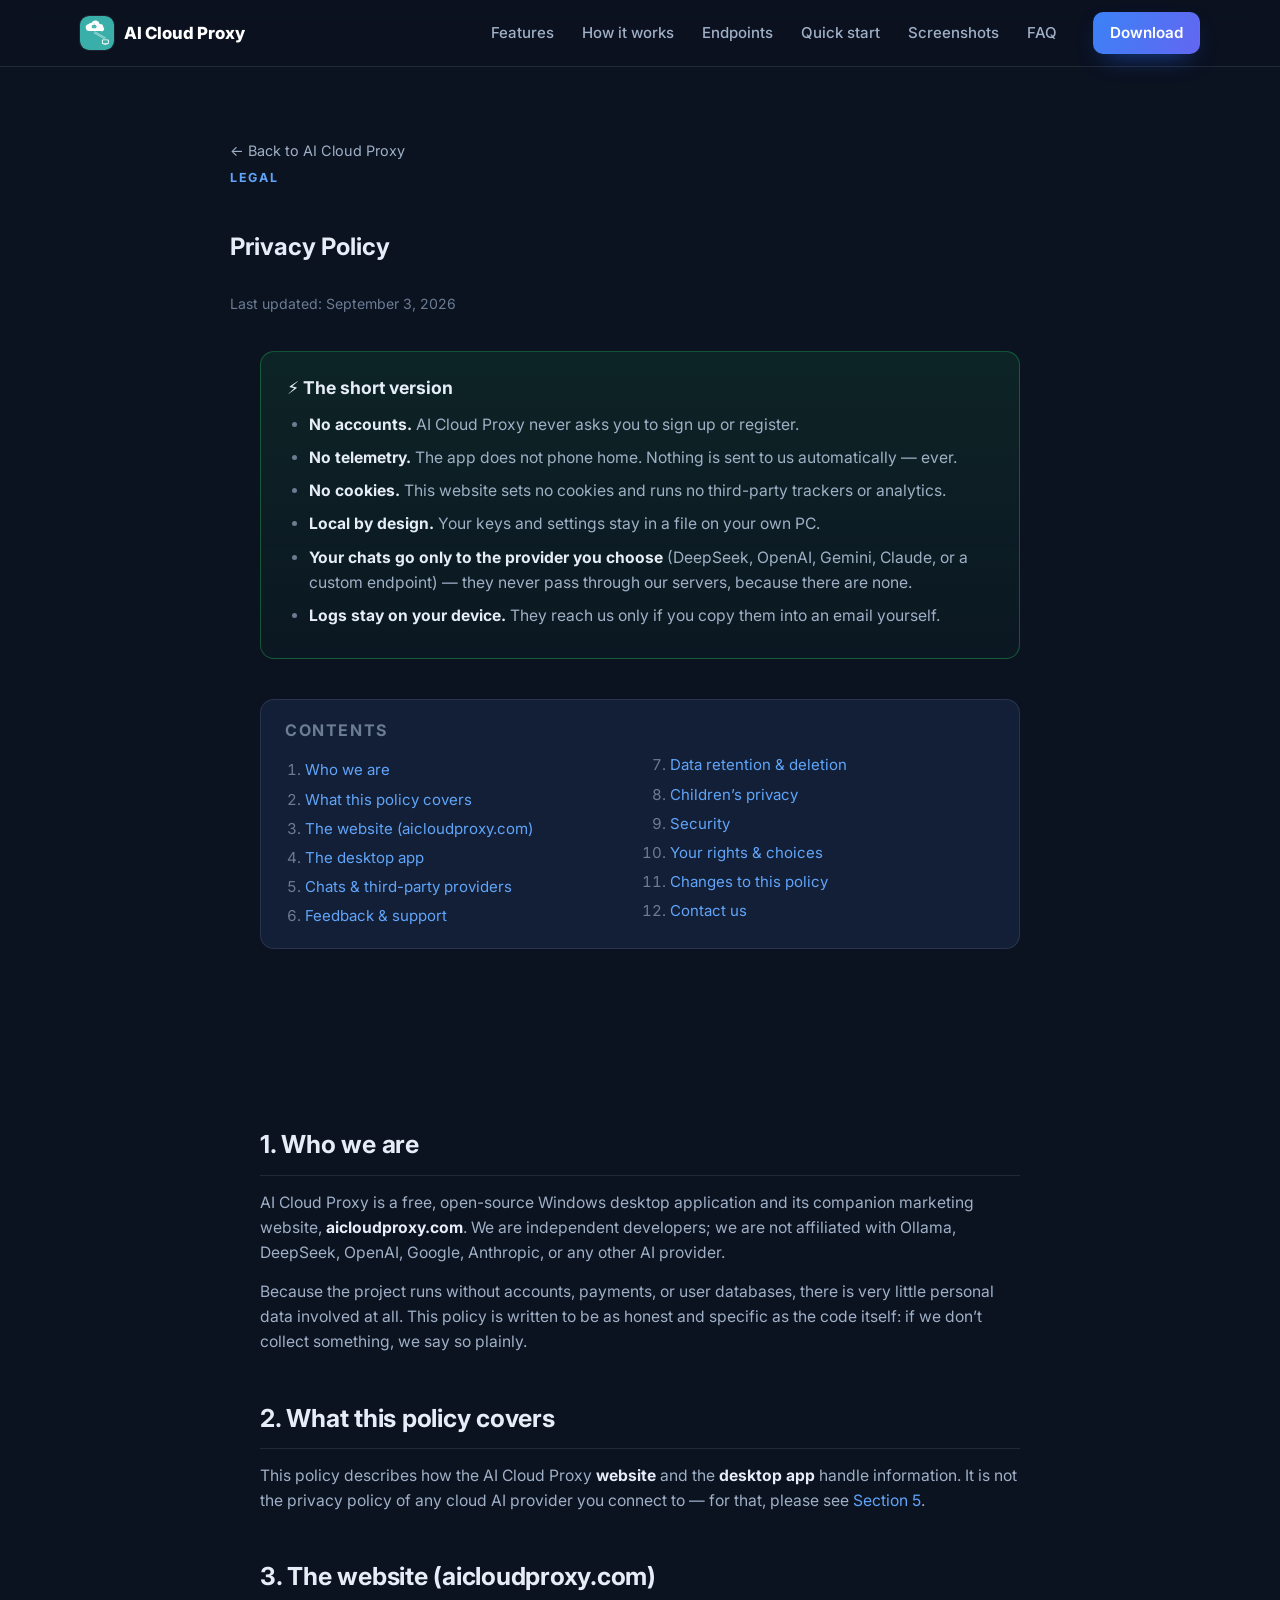
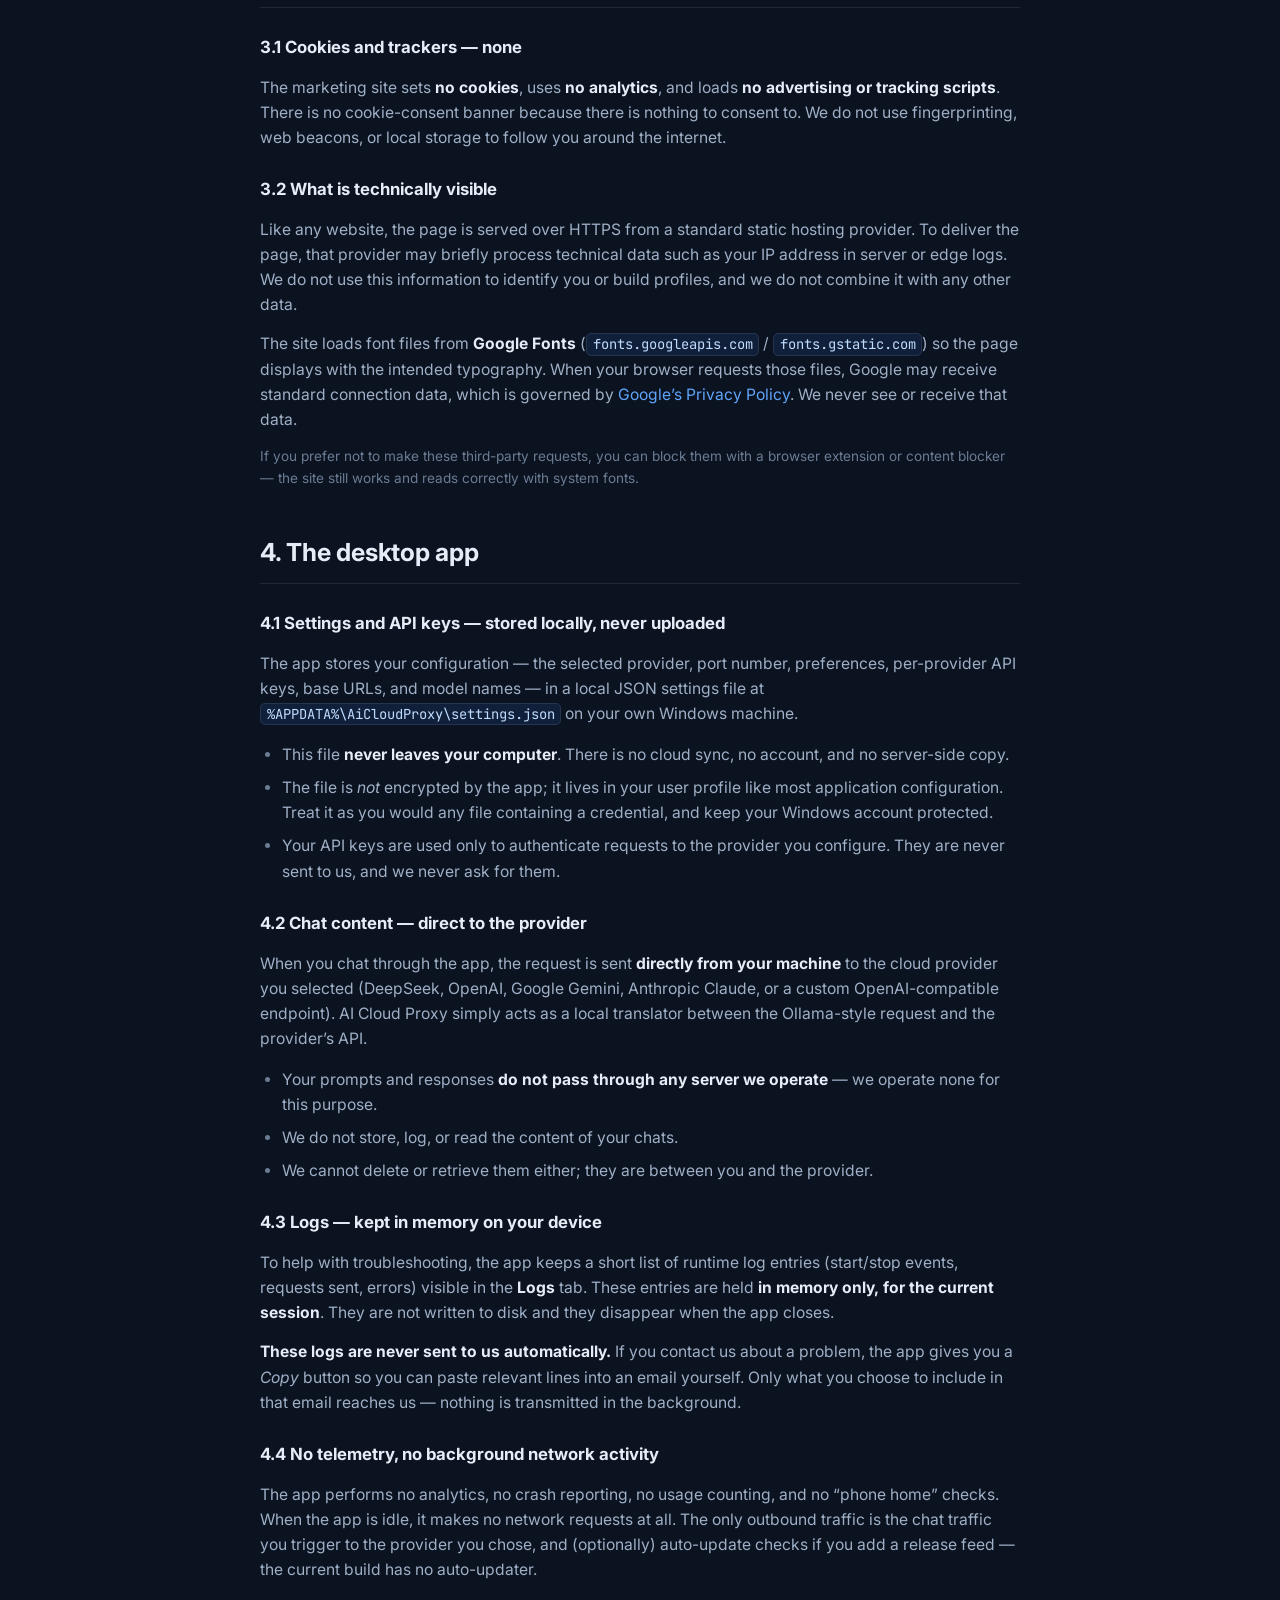
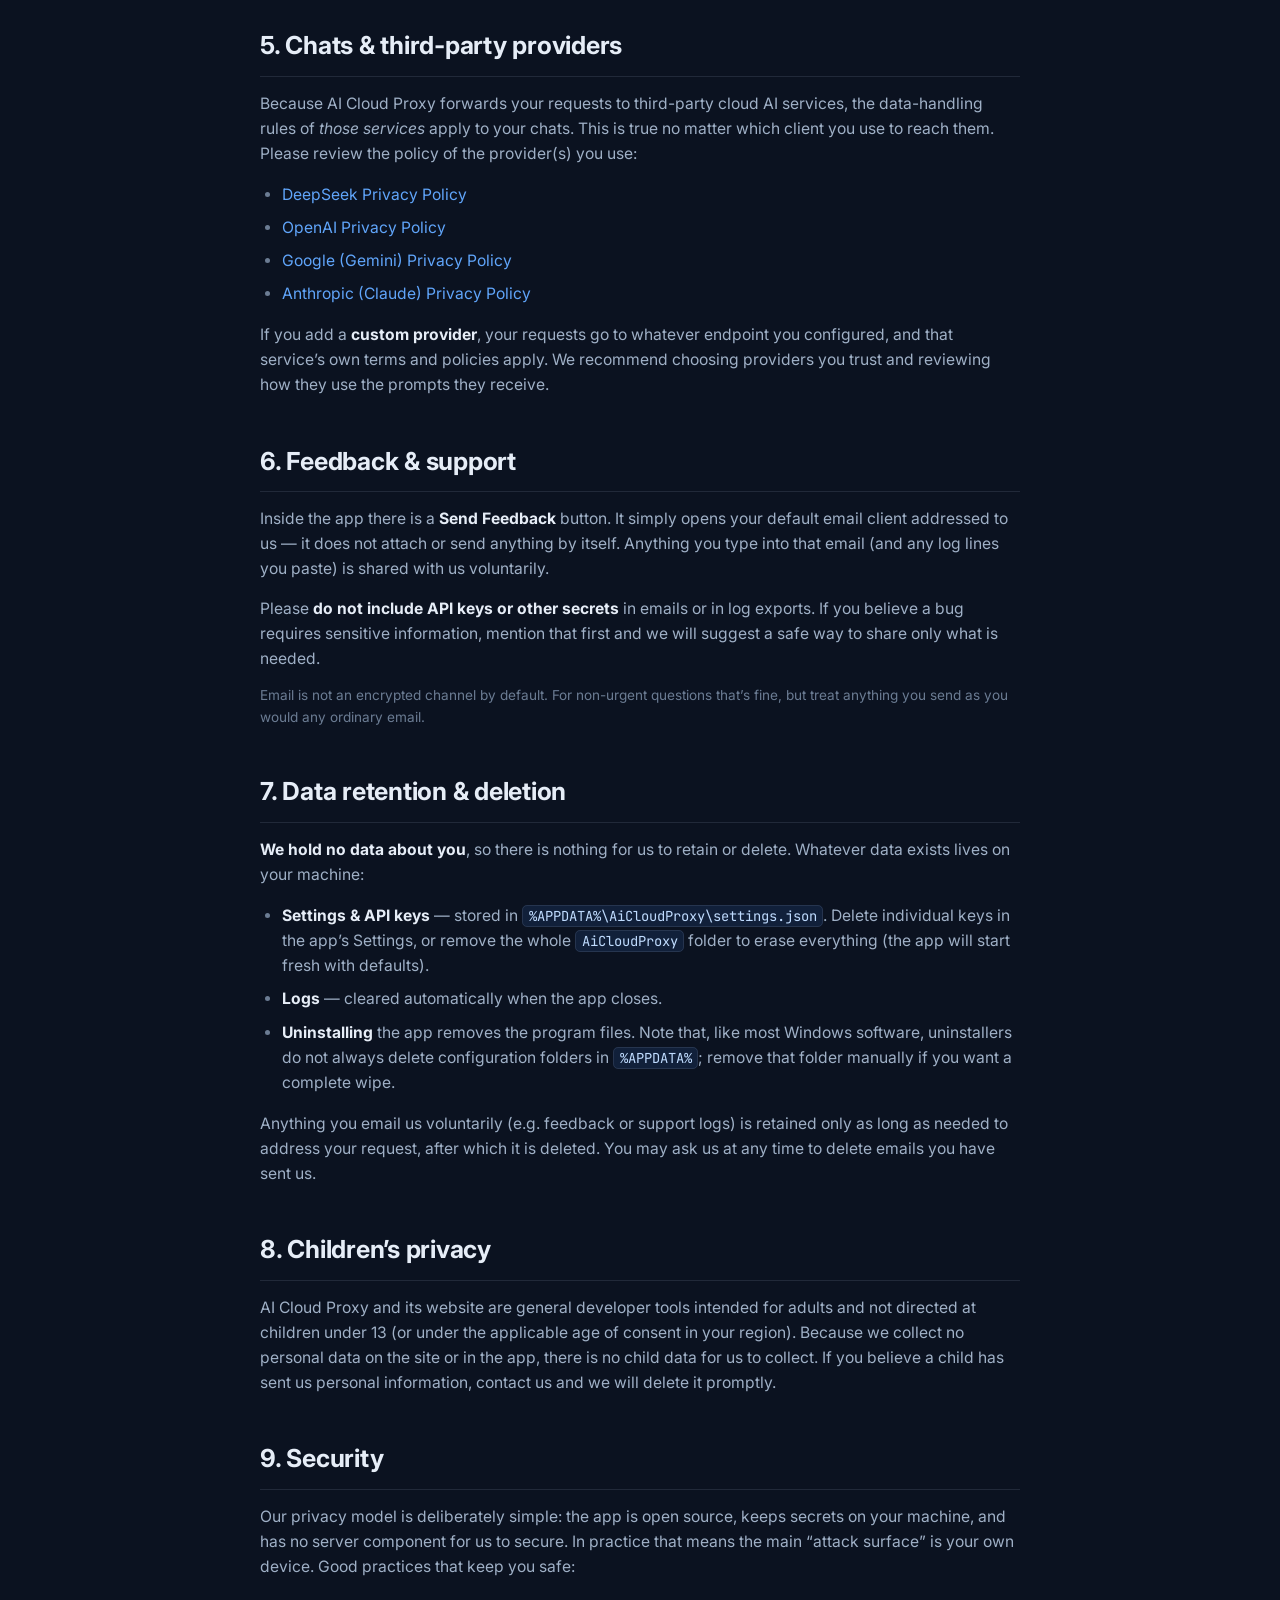
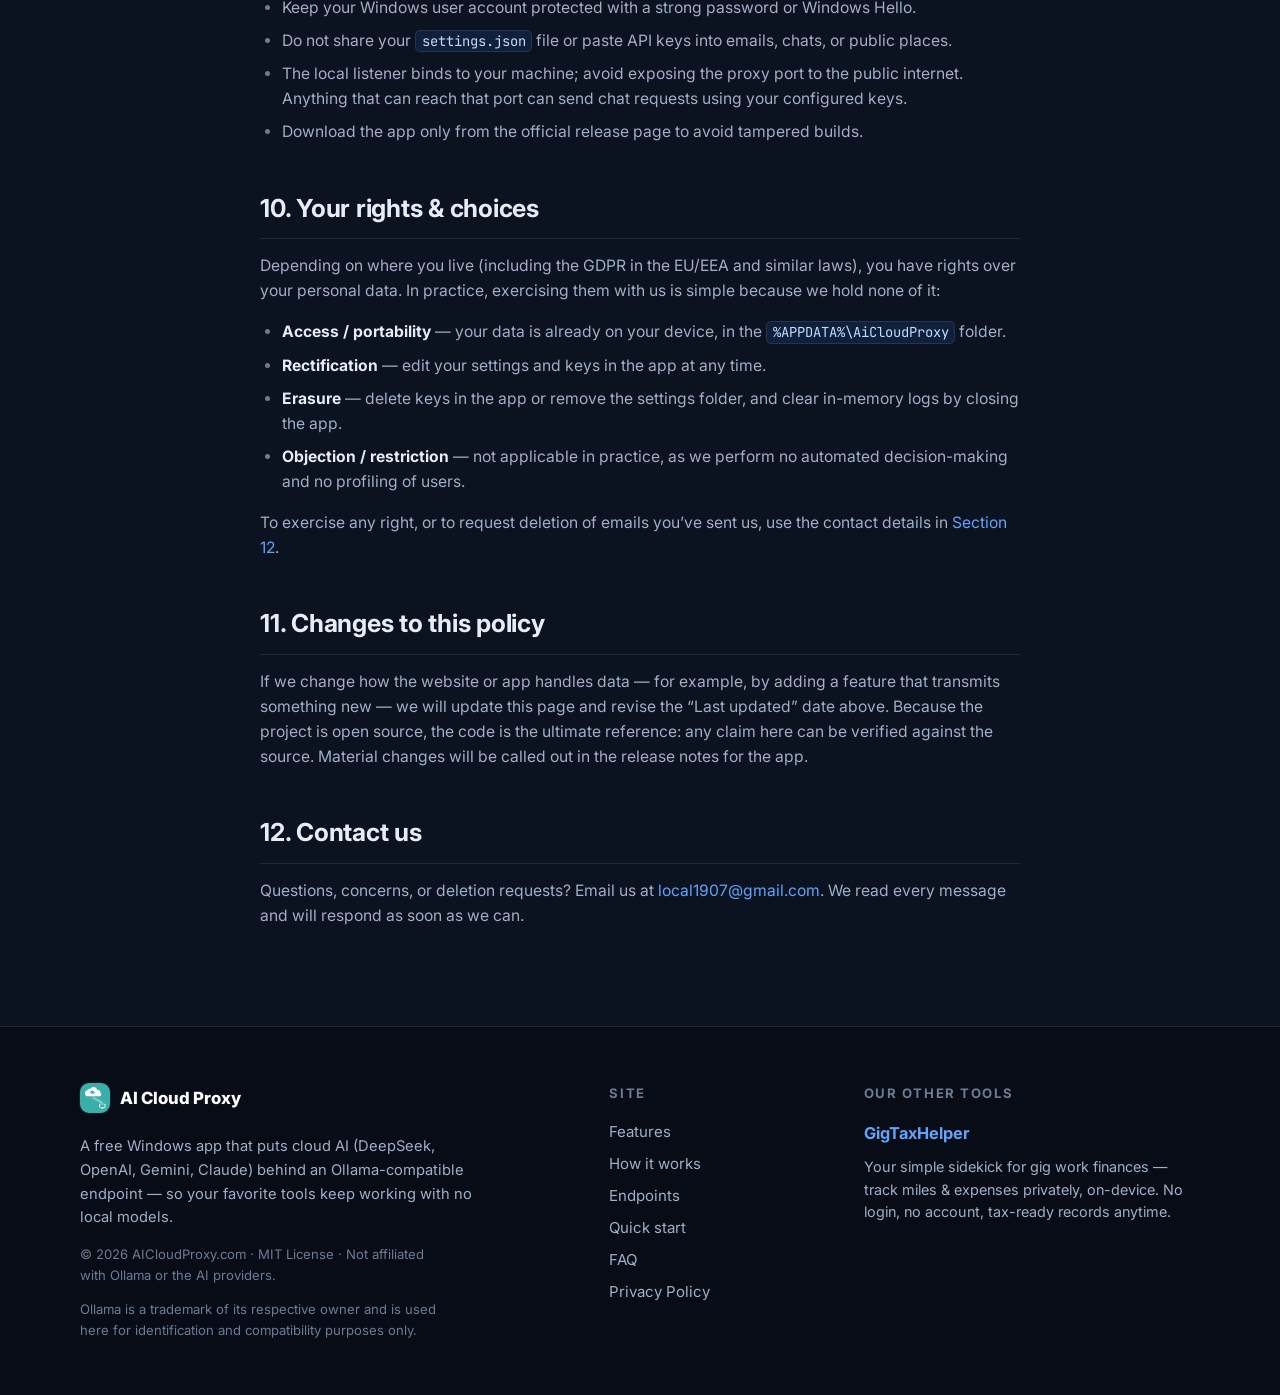
==== web/privacy.html @ 7355ddbb "AI Cloud Proxy v1.0.0 WPF app exposing an Ollama/OpenAI-compatible listener that proxies to cloud AI" ====
<!DOCTYPE html>
<html lang="en">
<head>
  <meta charset="UTF-8">
  <meta name="viewport" content="width=device-width, initial-scale=1.0">

  <!-- Primary SEO -->
  <title>Privacy Policy — AI Cloud Proxy</title>
  <meta name="description" content="AI Cloud Proxy is private by design: no accounts, no telemetry, no cookies. This policy explains exactly what the website and the Windows app do — and don't do — with your data.">
  <meta name="robots" content="index, follow">
  <link rel="canonical" href="https://aicloudproxy.com/privacy.html">

  <!-- Open Graph -->
  <meta property="og:type" content="website">
  <meta property="og:site_name" content="AI Cloud Proxy">
  <meta property="og:title" content="Privacy Policy — AI Cloud Proxy">
  <meta property="og:description" content="No accounts, no telemetry, no cookies. Read exactly what the AI Cloud Proxy website and app do — and don't do — with your data.">
  <meta property="og:url" content="https://aicloudproxy.com/privacy.html">
  <meta property="og:image" content="https://aicloudproxy.com/assets/og-image.png">

  <!-- Twitter -->
  <meta name="twitter:card" content="summary_large_image">
  <meta name="twitter:title" content="Privacy Policy — AI Cloud Proxy">
  <meta name="twitter:description" content="AI Cloud Proxy is private by design: no accounts, no telemetry, no cookies.">
  <meta name="twitter:image" content="https://aicloudproxy.com/assets/og-image.png">

  <meta name="theme-color" content="#0b1220">
  <link rel="icon" type="image/svg+xml" href="assets/logo.svg">

  <!-- Fonts -->
  <link rel="preconnect" href="https://fonts.googleapis.com">
  <link rel="preconnect" href="https://fonts.gstatic.com" crossorigin>
  <link href="https://fonts.googleapis.com/css2?family=Inter:wght@400;500;600;700;800&family=JetBrains+Mono:wght@400;500&display=swap" rel="stylesheet">

  <link rel="stylesheet" href="assets/styles.css">

  <!-- Page-scoped styles for the legal/document layout (kept out of styles.css) -->
  <style>
    .page-hero { padding: 72px 0 8px; }
    .page-hero .container.narrow { display: flex; flex-direction: column; gap: 6px; }
    .back-link { color: var(--text-muted); font-size: 0.9rem; text-decoration: none; display: inline-flex; gap: 6px; align-items: center; width: fit-content; }
    .back-link:hover { color: #fff; }
    .doc-updated { color: var(--text-dim); font-size: 0.88rem; margin: 0; }
    .tldr {
      margin: 28px 0 0; border: 1px solid rgba(34,197,94,0.35);
      background: linear-gradient(180deg, rgba(34,197,94,0.10), rgba(34,197,94,0.03));
      border-radius: var(--radius); padding: 22px 26px;
    }
    .tldr h2 { margin: 0 0 10px; font-size: 1.1rem; }
    .tldr ul { margin: 0; padding-left: 20px; color: var(--text-muted); }
    .tldr li { margin: 6px 0; }

    .legal-doc { padding: 48px 0 84px; }
    .legal-doc .container.narrow { max-width: 760px; }
    .legal-section { margin: 44px 0 0; }
    .legal-section > h2 {
      font-size: clamp(1.25rem, 2.4vw, 1.55rem); letter-spacing: -0.01em;
      margin: 0 0 6px; padding-bottom: 10px; border-bottom: 1px solid var(--line);
    }
    .legal-section h3 { font-size: 1.05rem; margin: 26px 0 6px; color: var(--text); }
    .legal-doc p, .legal-doc li { color: var(--text-muted); font-size: 0.98rem; }
    .legal-doc p { margin: 14px 0; }
    .legal-doc ul, .legal-doc ol { padding-left: 22px; }
    .legal-doc li { margin: 8px 0; }
    .legal-doc li::marker { color: var(--text-dim); }
    .legal-doc strong { color: var(--text); }
    .legal-doc .note-sm { font-size: 0.85rem; color: var(--text-dim); }
    .mini-toc { background: var(--bg-card); border: 1px solid var(--line); border-radius: var(--radius); padding: 18px 24px; margin: 40px 0 0; }
    .mini-toc h2 { font-size: 1rem; margin: 0 0 10px; text-transform: uppercase; letter-spacing: 0.1em; color: var(--text-dim); }
    .mini-toc ol { margin: 0; padding-left: 20px; columns: 2; column-gap: 40px; }
    .mini-toc li { margin: 5px 0; font-size: 0.94rem; }
    .mini-toc a { color: var(--blue-soft); text-decoration: none; }
    .mini-toc a:hover { text-decoration: underline; }
    @media (max-width: 640px) { .mini-toc ol { columns: 1; } }
  </style>
</head>
<body>
  <a class="skip-link" href="#main">Skip to content</a>

  <!-- ======================= NAV ======================= -->
  <header class="site-header">
    <div class="container nav-wrap">
      <a class="brand" href="index.html" aria-label="AI Cloud Proxy home">
        <img class="brand-mark" src="assets/logo.svg" alt="" width="34" height="34">
        <span class="brand-name">AI&nbsp;Cloud&nbsp;Proxy</span>
      </a>

      <nav class="site-nav" aria-label="Primary">
        <a href="index.html#features">Features</a>
        <a href="index.html#how-it-works">How it works</a>
        <a href="index.html#endpoints">Endpoints</a>
        <a href="index.html#quick-start">Quick start</a>
        <a href="index.html#screenshots">Screenshots</a>
        <a href="index.html#faq">FAQ</a>
      </nav>

      <div class="nav-actions">
        <a class="btn btn-primary" href="index.html#download">Download</a>
        <button class="nav-toggle" id="navToggle" aria-label="Toggle menu" aria-expanded="false" aria-controls="mobileMenu">
          <span></span><span></span><span></span>
        </button>
      </div>
    </div>

    <!-- Mobile menu -->
    <nav id="mobileMenu" class="mobile-menu" aria-label="Mobile">
      <a href="index.html#features">Features</a>
      <a href="index.html#how-it-works">How it works</a>
      <a href="index.html#endpoints">Endpoints</a>
      <a href="index.html#quick-start">Quick start</a>
      <a href="index.html#screenshots">Screenshots</a>
      <a href="index.html#faq">FAQ</a>
      <a class="btn btn-primary" href="index.html#download">Download</a>
    </nav>
  </header>

  <main id="main">
    <!-- ======================= PAGE HERO ======================= -->
    <section class="page-hero">
      <div class="container narrow">
        <a class="back-link" href="index.html">← Back to AI Cloud Proxy</a>
        <p class="eyebrow">Legal</p>
        <h1>Privacy Policy</h1>
        <p class="doc-updated">Last updated: September 3, 2026</p>
      </div>
    </section>

    <!-- ======================= TL;DR ======================= -->
    <section class="legal-doc" style="padding-top: 0;">
      <div class="container narrow">
        <div class="tldr reveal">
          <h2>⚡ The short version</h2>
          <ul>
            <li><strong>No accounts.</strong> AI Cloud Proxy never asks you to sign up or register.</li>
            <li><strong>No telemetry.</strong> The app does not phone home. Nothing is sent to us automatically — ever.</li>
            <li><strong>No cookies.</strong> This website sets no cookies and runs no third-party trackers or analytics.</li>
            <li><strong>Local by design.</strong> Your keys and settings stay in a file on your own PC.</li>
            <li><strong>Your chats go only to the provider you choose</strong> (DeepSeek, OpenAI, Gemini, Claude, or a custom endpoint) — they never pass through our servers, because there are none.</li>
            <li><strong>Logs stay on your device.</strong> They reach us only if you copy them into an email yourself.</li>
          </ul>
        </div>

        <div class="mini-toc reveal">
          <h2>Contents</h2>
          <ol>
            <li><a href="#who">Who we are</a></li>
            <li><a href="#scope">What this policy covers</a></li>
            <li><a href="#website">The website (aicloudproxy.com)</a></li>
            <li><a href="#app">The desktop app</a></li>
            <li><a href="#providers">Chats &amp; third-party providers</a></li>
            <li><a href="#feedback">Feedback &amp; support</a></li>
            <li><a href="#retention">Data retention &amp; deletion</a></li>
            <li><a href="#children">Children&rsquo;s privacy</a></li>
            <li><a href="#security">Security</a></li>
            <li><a href="#rights">Your rights &amp; choices</a></li>
            <li><a href="#changes">Changes to this policy</a></li>
            <li><a href="#contact">Contact us</a></li>
          </ol>
        </div>
      </div>
    </section>

    <!-- ======================= DOCUMENT ======================= -->
    <section class="legal-doc">
      <div class="container narrow">

        <div class="legal-section reveal" id="who">
          <h2>1. Who we are</h2>
          <p>AI Cloud Proxy is a free, open-source Windows desktop application and its companion
          marketing website, <strong>aicloudproxy.com</strong>. We are independent developers;
          we are not affiliated with Ollama, DeepSeek, OpenAI, Google, Anthropic, or any other
          AI provider.</p>
          <p>Because the project runs without accounts, payments, or user databases, there is
          very little personal data involved at all. This policy is written to be as honest and
          specific as the code itself: if we don&rsquo;t collect something, we say so plainly.</p>
        </div>

        <div class="legal-section reveal" id="scope">
          <h2>2. What this policy covers</h2>
          <p>This policy describes how the AI Cloud Proxy <strong>website</strong> and the
          <strong>desktop app</strong> handle information. It is not the privacy policy of any
          cloud AI provider you connect to — for that, please see
          <a href="#providers">Section 5</a>.</p>
        </div>

        <div class="legal-section reveal" id="website">
          <h2>3. The website (aicloudproxy.com)</h2>

          <h3>3.1 Cookies and trackers — none</h3>
          <p>The marketing site sets <strong>no cookies</strong>, uses <strong>no
          analytics</strong>, and loads <strong>no advertising or tracking scripts</strong>.
          There is no cookie-consent banner because there is nothing to consent to. We do not
          use fingerprinting, web beacons, or local storage to follow you around the internet.</p>

          <h3>3.2 What is technically visible</h3>
          <p>Like any website, the page is served over HTTPS from a standard static hosting
          provider. To deliver the page, that provider may briefly process technical data such
          as your IP address in server or edge logs. We do not use this information to identify
          you or build profiles, and we do not combine it with any other data.</p>
          <p>The site loads font files from <strong>Google Fonts</strong>
          (<code>fonts.googleapis.com</code> / <code>fonts.gstatic.com</code>) so the page
          displays with the intended typography. When your browser requests those files, Google
          may receive standard connection data, which is governed by
          <a href="https://policies.google.com/privacy" target="_blank" rel="noopener">Google&rsquo;s Privacy Policy</a>.
          We never see or receive that data.</p>
          <p class="note-sm">If you prefer not to make these third-party requests, you can block
          them with a browser extension or content blocker — the site still works and reads
          correctly with system fonts.</p>
        </div>

        <div class="legal-section reveal" id="app">
          <h2>4. The desktop app</h2>

          <h3>4.1 Settings and API keys — stored locally, never uploaded</h3>
          <p>The app stores your configuration — the selected provider, port number, preferences,
          per-provider API keys, base URLs, and model names — in a local JSON settings file at
          <code>%APPDATA%\AiCloudProxy\settings.json</code> on your own Windows machine.</p>
          <ul>
            <li>This file <strong>never leaves your computer</strong>. There is no cloud sync,
            no account, and no server-side copy.</li>
            <li>The file is <em>not</em> encrypted by the app; it lives in your user profile like
            most application configuration. Treat it as you would any file containing a
            credential, and keep your Windows account protected.</li>
            <li>Your API keys are used only to authenticate requests to the provider you
            configure. They are never sent to us, and we never ask for them.</li>
          </ul>

          <h3>4.2 Chat content — direct to the provider</h3>
          <p>When you chat through the app, the request is sent <strong>directly from your
          machine</strong> to the cloud provider you selected (DeepSeek, OpenAI, Google Gemini,
          Anthropic Claude, or a custom OpenAI-compatible endpoint). AI Cloud Proxy simply acts
          as a local translator between the Ollama-style request and the provider&rsquo;s API.</p>
          <ul>
            <li>Your prompts and responses <strong>do not pass through any server we operate</strong>
            — we operate none for this purpose.</li>
            <li>We do not store, log, or read the content of your chats.</li>
            <li>We cannot delete or retrieve them either; they are between you and the provider.</li>
          </ul>

          <h3>4.3 Logs — kept in memory on your device</h3>
          <p>To help with troubleshooting, the app keeps a short list of runtime log entries
          (start/stop events, requests sent, errors) visible in the <strong>Logs</strong> tab.
          These entries are held <strong>in memory only, for the current session</strong>. They
          are not written to disk and they disappear when the app closes.</p>
          <p><strong>These logs are never sent to us automatically.</strong> If you contact us
          about a problem, the app gives you a <em>Copy</em> button so you can paste relevant
          lines into an email yourself. Only what you choose to include in that email reaches us
          — nothing is transmitted in the background.</p>

          <h3>4.4 No telemetry, no background network activity</h3>
          <p>The app performs no analytics, no crash reporting, no usage counting, and no
          &ldquo;phone home&rdquo; checks. When the app is idle, it makes no network requests at
          all. The only outbound traffic is the chat traffic you trigger to the provider you
          chose, and (optionally) auto-update checks if you add a release feed — the current
          build has no auto-updater.</p>
        </div>

        <div class="legal-section reveal" id="providers">
          <h2>5. Chats &amp; third-party providers</h2>
          <p>Because AI Cloud Proxy forwards your requests to third-party cloud AI services, the
          data-handling rules of <em>those services</em> apply to your chats. This is true no
          matter which client you use to reach them. Please review the policy of the provider(s)
          you use:</p>
          <ul>
            <li><a href="https://www.deepseek.com/privacy" target="_blank" rel="noopener">DeepSeek Privacy Policy</a></li>
            <li><a href="https://openai.com/policies/privacy-policy/" target="_blank" rel="noopener">OpenAI Privacy Policy</a></li>
            <li><a href="https://policies.google.com/privacy" target="_blank" rel="noopener">Google (Gemini) Privacy Policy</a></li>
            <li><a href="https://www.anthropic.com/legal/privacy" target="_blank" rel="noopener">Anthropic (Claude) Privacy Policy</a></li>
          </ul>
          <p>If you add a <strong>custom provider</strong>, your requests go to whatever endpoint
          you configured, and that service&rsquo;s own terms and policies apply. We recommend
          choosing providers you trust and reviewing how they use the prompts they receive.</p>
        </div>

        <div class="legal-section reveal" id="feedback">
          <h2>6. Feedback &amp; support</h2>
          <p>Inside the app there is a <strong>Send Feedback</strong> button. It simply opens
          your default email client addressed to us — it does not attach or send anything by
          itself. Anything you type into that email (and any log lines you paste) is shared with
          us voluntarily.</p>
          <p>Please <strong>do not include API keys or other secrets</strong> in emails or in log
          exports. If you believe a bug requires sensitive information, mention that first and we
          will suggest a safe way to share only what is needed.</p>
          <p class="note-sm">Email is not an encrypted channel by default. For non-urgent
          questions that&rsquo;s fine, but treat anything you send as you would any ordinary
          email.</p>
        </div>

        <div class="legal-section reveal" id="retention">
          <h2>7. Data retention &amp; deletion</h2>
          <p><strong>We hold no data about you</strong>, so there is nothing for us to retain or
          delete. Whatever data exists lives on your machine:</p>
          <ul>
            <li><strong>Settings &amp; API keys</strong> — stored in
            <code>%APPDATA%\AiCloudProxy\settings.json</code>. Delete individual keys in the
            app&rsquo;s Settings, or remove the whole <code>AiCloudProxy</code> folder to erase
            everything (the app will start fresh with defaults).</li>
            <li><strong>Logs</strong> — cleared automatically when the app closes.</li>
            <li><strong>Uninstalling</strong> the app removes the program files. Note that, like
            most Windows software, uninstallers do not always delete configuration folders in
            <code>%APPDATA%</code>; remove that folder manually if you want a complete wipe.</li>
          </ul>
          <p>Anything you email us voluntarily (e.g. feedback or support logs) is retained only
          as long as needed to address your request, after which it is deleted. You may ask us
          at any time to delete emails you have sent us.</p>
        </div>

        <div class="legal-section reveal" id="children">
          <h2>8. Children&rsquo;s privacy</h2>
          <p>AI Cloud Proxy and its website are general developer tools intended for adults and
          not directed at children under 13 (or under the applicable age of consent in your
          region). Because we collect no personal data on the site or in the app, there is no
          child data for us to collect. If you believe a child has sent us personal information,
          contact us and we will delete it promptly.</p>
        </div>

        <div class="legal-section reveal" id="security">
          <h2>9. Security</h2>
          <p>Our privacy model is deliberately simple: the app is open source, keeps secrets on
          your machine, and has no server component for us to secure. In practice that means the
          main &ldquo;attack surface&rdquo; is your own device. Good practices that keep you
          safe:</p>
          <ul>
            <li>Keep your Windows user account protected with a strong password or Windows Hello.</li>
            <li>Do not share your <code>settings.json</code> file or paste API keys into emails,
            chats, or public places.</li>
            <li>The local listener binds to your machine; avoid exposing the proxy port to the
            public internet. Anything that can reach that port can send chat requests using your
            configured keys.</li>
            <li>Download the app only from the official release page to avoid tampered builds.</li>
          </ul>
        </div>

        <div class="legal-section reveal" id="rights">
          <h2>10. Your rights &amp; choices</h2>
          <p>Depending on where you live (including the GDPR in the EU/EEA and similar laws), you
          have rights over your personal data. In practice, exercising them with us is simple
          because we hold none of it:</p>
          <ul>
            <li><strong>Access / portability</strong> — your data is already on your device, in
            the <code>%APPDATA%\AiCloudProxy</code> folder.</li>
            <li><strong>Rectification</strong> — edit your settings and keys in the app at any
            time.</li>
            <li><strong>Erasure</strong> — delete keys in the app or remove the settings folder,
            and clear in-memory logs by closing the app.</li>
            <li><strong>Objection / restriction</strong> — not applicable in practice, as we
            perform no automated decision-making and no profiling of users.</li>
          </ul>
          <p>To exercise any right, or to request deletion of emails you&rsquo;ve sent us, use
          the contact details in <a href="#contact">Section 12</a>.</p>
        </div>

        <div class="legal-section reveal" id="changes">
          <h2>11. Changes to this policy</h2>
          <p>If we change how the website or app handles data — for example, by adding a
          feature that transmits something new — we will update this page and revise the
          &ldquo;Last updated&rdquo; date above. Because the project is open source, the code is
          the ultimate reference: any claim here can be verified against the source. Material
          changes will be called out in the release notes for the app.</p>
        </div>

        <div class="legal-section reveal" id="contact">
          <h2>12. Contact us</h2>
          <p>Questions, concerns, or deletion requests? Email us at
          <a href="mailto:local1907@gmail.com?subject=AI%20Cloud%20Proxy%20Privacy">local1907@gmail.com</a>.
          We read every message and will respond as soon as we can.</p>
        </div>

      </div>
    </section>
  </main>

  <!-- ======================= FOOTER ======================= -->
  <footer class="site-footer">
    <div class="container footer-grid">
      <div class="footer-brand">
        <a class="brand" href="index.html" aria-label="AI Cloud Proxy home">
          <img class="brand-mark" src="assets/logo.svg" alt="" width="30" height="30">
          <span class="brand-name">AI&nbsp;Cloud&nbsp;Proxy</span>
        </a>
        <p>A free Windows app that puts cloud AI (DeepSeek, OpenAI, Gemini, Claude) behind an
        Ollama-compatible endpoint — so your favorite tools keep working with no local models.</p>
        <p class="fineprint">© 2026 AICloudProxy.com · MIT License · Not affiliated with Ollama or the AI providers.</p>
        <p class="fineprint">Ollama is a trademark of its respective owner and is used here for identification and compatibility purposes only.</p>
      </div>

      <nav class="footer-col" aria-label="Site">
        <h4>Site</h4>
        <a href="index.html#features">Features</a>
        <a href="index.html#how-it-works">How it works</a>
        <a href="index.html#endpoints">Endpoints</a>
        <a href="index.html#quick-start">Quick start</a>
        <a href="index.html#faq">FAQ</a>
        <a href="privacy.html">Privacy Policy</a>
      </nav>

      <!-- Our Other Tools — cross-links our sister apps so both projects
           benefit from each other's search-engine authority (internal linking / SEO). -->
      <div class="footer-col footer-tools">
        <h4>Our Other Tools</h4>
        <a class="tool-link" href="https://www.gigtaxhelper.com/" target="_blank" rel="noopener">
          GigTaxHelper
        </a>
        <p>Your simple sidekick for gig work finances — track miles &amp; expenses privately,
        on-device. No login, no account, tax-ready records anytime.</p>
      </div>
    </div>
  </footer>

  <script src="assets/app.js" defer></script>
</body>
</html>
---- web/assets/styles.css ----
/* ============================================================
   AI Cloud Proxy — marketing site
   Dark theme · responsive · system-friendly
   ============================================================ */

:root {
  --bg: #0b1220;
  --bg-soft: #0f1a2e;
  --bg-card: #131f36;
  --bg-card-2: #16233d;
  --line: rgba(148, 163, 184, 0.16);
  --line-strong: rgba(148, 163, 184, 0.28);

  --text: #e6edf7;
  --text-muted: #9fb0c6;
  --text-dim: #6b7c93;

  --blue: #3b82f6;
  --blue-strong: #2563eb;
  --blue-soft: #60a5fa;
  --indigo: #6366f1;
  --green: #22c55e;
  --amber: #f59e0b;
  --red: #ef4444;

  --grad: linear-gradient(120deg, var(--blue-soft), var(--indigo));
  --grad-strong: linear-gradient(120deg, var(--blue), var(--indigo));

  --radius: 14px;
  --radius-sm: 9px;
  --shadow: 0 18px 44px -22px rgba(2, 6, 23, 0.9);
  --font: "Inter", "Segoe UI", system-ui, -apple-system, Arial, sans-serif;
  --mono: "JetBrains Mono", "Cascadia Code", Consolas, "Courier New", monospace;
}

* { box-sizing: border-box; }
html { scroll-behavior: smooth; -webkit-text-size-adjust: 100%; }
body {
  margin: 0;
  font-family: var(--font);
  color: var(--text);
  background: var(--bg);
  line-height: 1.6;
  -webkit-font-smoothing: antialiased;
}
body.nav-open { overflow: hidden; }

img { max-width: 100%; display: block; }
a { color: var(--blue-soft); text-decoration: none; }
a:hover { text-decoration: underline; }
code {
  font-family: var(--mono);
  font-size: 0.88em;
  background: rgba(59, 130, 246, 0.12);
  border: 1px solid var(--line);
  border-radius: 5px;
  padding: 0.08em 0.4em;
  color: #bfdbfe;
  white-space: nowrap;
}

.container { width: min(1120px, 92vw); margin: 0 auto; }
.container.narrow { width: min(820px, 92vw); }
.skip-link {
  position: absolute; left: -999px; top: 0;
  background: var(--blue-strong); color: #fff;
  padding: 10px 16px; border-radius: 0 0 8px 0; z-index: 200;
}
.skip-link:focus { left: 0; }

/* ---------- Buttons ---------- */
.btn {
  display: inline-flex; align-items: center; justify-content: center;
  gap: 8px; font-weight: 600; font-size: 0.95rem;
  padding: 0.62rem 1.15rem; border-radius: 10px;
  border: 1px solid transparent; cursor: pointer;
  text-decoration: none !important; transition: transform 0.15s, box-shadow 0.15s, background 0.15s;
}
.btn-lg { padding: 0.85rem 1.6rem; font-size: 1.02rem; }
.btn-primary { background: var(--grad-strong); color: #fff; box-shadow: 0 10px 26px -12px rgba(37, 99, 235, 0.8); }
.btn-primary:hover { transform: translateY(-1px); box-shadow: 0 14px 30px -12px rgba(37, 99, 235, 0.9); }
.btn-ghost { background: transparent; color: var(--text); border-color: var(--line-strong); }
.btn-ghost:hover { border-color: var(--blue); color: #fff; }
.btn-light { background: #fff; color: #0b1220; }
.btn-light:hover { transform: translateY(-1px); }

/* ---------- Header / nav ---------- */
.site-header {
  position: sticky; top: 0; z-index: 100;
  background: rgba(11, 18, 32, 0.82);
  backdrop-filter: blur(12px);
  -webkit-backdrop-filter: blur(12px);
  border-bottom: 1px solid var(--line);
}
.nav-wrap {
  display: flex; align-items: center; gap: 24px;
  padding: 12px 0;
}
.brand { display: inline-flex; align-items: center; gap: 10px; text-decoration: none !important; }
.brand-mark { border-radius: 9px; box-shadow: 0 0 0 1px rgba(255,255,255,0.08); }
.brand-name { font-weight: 800; letter-spacing: -0.01em; color: #fff; font-size: 1.05rem; }
.site-nav { display: flex; gap: 4px; margin-left: auto; }
.site-nav a {
  color: var(--text-muted); font-weight: 500; font-size: 0.94rem;
  padding: 8px 12px; border-radius: 8px; text-decoration: none;
}
.site-nav a:hover { color: #fff; background: rgba(148,163,184,0.1); }
.nav-actions { display: flex; align-items: center; gap: 12px; }
.nav-actions .btn { padding: 0.5rem 1rem; }

.nav-toggle {
  display: none; background: none; border: 1px solid var(--line-strong);
  border-radius: 8px; width: 42px; height: 38px; cursor: pointer;
  flex-direction: column; align-items: center; justify-content: center; gap: 5px;
}
.nav-toggle span { width: 18px; height: 2px; background: #fff; border-radius: 2px; transition: 0.2s; }
body.nav-open .nav-toggle span:nth-child(1) { transform: translateY(7px) rotate(45deg); }
body.nav-open .nav-toggle span:nth-child(2) { opacity: 0; }
body.nav-open .nav-toggle span:nth-child(3) { transform: translateY(-7px) rotate(-45deg); }

.mobile-menu {
  display: none; flex-direction: column; gap: 4px;
  padding: 10px 4vw 22px; border-top: 1px solid var(--line);
}
body.nav-open .mobile-menu { display: flex; }
.mobile-menu a { color: var(--text-muted); padding: 10px 4px; font-weight: 500; text-decoration: none; }
.mobile-menu .btn { margin-top: 8px; justify-content: center; }
.mobile-menu .btn-primary { color: #fff; }

/* ---------- Hero ---------- */
.hero { padding: 72px 0 0; position: relative; overflow: hidden; }
.hero::before {
  content: ""; position: absolute; inset: 0; pointer-events: none;
  background:
    radial-gradient(640px 420px at 18% 8%, rgba(59,130,246,0.22), transparent 65%),
    radial-gradient(700px 460px at 88% 30%, rgba(99,102,241,0.16), transparent 65%);
}
.hero-grid {
  display: grid; grid-template-columns: 1.05fr 0.95fr;
  gap: 56px; align-items: center; padding-bottom: 60px;
}
.eyebrow {
  text-transform: uppercase; letter-spacing: 0.14em; font-size: 0.78rem;
  font-weight: 700; color: var(--blue-soft); margin: 0 0 14px;
}
.hero h1 { font-size: clamp(2.1rem, 4.6vw, 3.35rem); line-height: 1.12; margin: 0 0 18px; letter-spacing: -0.02em; }
.grad { background: var(--grad); -webkit-background-clip: text; background-clip: text; color: transparent; }
.lead { color: var(--text-muted); font-size: 1.08rem; max-width: 56ch; margin: 0 0 26px; }
.lead strong { color: var(--text); }
.hero-cta { display: flex; gap: 14px; flex-wrap: wrap; margin-bottom: 22px; }
.hero-badges { list-style: none; display: flex; gap: 18px; flex-wrap: wrap; margin: 0; padding: 0; color: var(--text-muted); font-size: 0.92rem; }
.hero-badges li::marker { content: ""; }
.hero-badges { padding-left: 0; }

/* Terminal mock */
.terminal {
  background: #0a0f1c; border: 1px solid var(--line-strong); border-radius: var(--radius);
  box-shadow: var(--shadow); overflow: hidden;
}
.terminal-bar {
  display: flex; align-items: center; gap: 7px;
  padding: 11px 14px; background: rgba(255,255,255,0.03);
  border-bottom: 1px solid var(--line);
}
.dot { width: 11px; height: 11px; border-radius: 50%; }
.dot.red { background: #ff5f57; } .dot.yellow { background: #febc2e; } .dot.green { background: #28c840; }
.terminal-title { margin-left: 8px; color: var(--text-dim); font-size: 0.82rem; font-family: var(--mono); }
.terminal-body { margin: 0; padding: 18px 20px; font-family: var(--mono); font-size: 0.86rem; line-height: 1.7; overflow-x: auto; color: #cbd5e1; }
.c-prompt { color: var(--green); }
.c-key { color: #7dd3fc; } .c-str { color: #86efac; } .c-bool { color: #c4b5fd; }
.terminal-answer {
  margin: 0 14px 14px; padding: 12px 16px; border: 1px solid var(--line);
  border-radius: 10px; background: rgba(34,197,94,0.06);
}
.answer-label { font-size: 0.75rem; font-weight: 700; color: var(--green); font-family: var(--mono); }
.terminal-answer p { margin: 6px 0 0; color: var(--text-muted); font-size: 0.9rem; }

/* Providers strip */
.providers-strip { border-top: 1px solid var(--line); background: rgba(255,255,255,0.015); }
.providers-strip .container { display: flex; align-items: center; gap: 26px; flex-wrap: wrap; padding: 18px 0; }
.providers-label { color: var(--text-dim); font-size: 0.82rem; text-transform: uppercase; letter-spacing: 0.12em; font-weight: 600; }
.providers-strip ul { list-style: none; display: flex; gap: 22px; flex-wrap: wrap; margin: 0; padding: 0; }
.providers-strip li { font-weight: 600; color: var(--text-muted); font-size: 0.98rem; }

/* ---------- Sections ---------- */
.section { padding: 84px 0; }
.section-alt { background: var(--bg-soft); border-top: 1px solid var(--line); border-bottom: 1px solid var(--line); }
.section-head { margin-bottom: 44px; }
.section-head h2 { font-size: clamp(1.6rem, 3.4vw, 2.35rem); margin: 0 0 10px; letter-spacing: -0.015em; line-height: 1.2; }
.section-head .sub { color: var(--text-muted); font-size: 1.05rem; max-width: 64ch; margin: 0; }
.hide-mobile br { display: block; }

/* Feature cards */
.feature-grid { display: grid; grid-template-columns: repeat(3, 1fr); gap: 18px; }
.card {
  background: linear-gradient(180deg, var(--bg-card), var(--bg-card-2));
  border: 1px solid var(--line); border-radius: var(--radius);
  padding: 24px 22px;
}
.card h3 { margin: 0 0 8px; font-size: 1.08rem; }
.card p { margin: 0; color: var(--text-muted); font-size: 0.94rem; }
.card p + p { margin-top: 8px; }
.card .tip { font-size: 0.86rem; }
.card code { white-space: normal; }

/* Flow */
.flow { display: flex; align-items: stretch; gap: 12px; margin: 0 auto 44px; }
.flow-node {
  flex: 1; background: var(--bg-card); border: 1px solid var(--line);
  border-radius: var(--radius); padding: 20px;
}
.flow-node.highlight { border-color: rgba(59,130,246,0.55); box-shadow: 0 0 0 1px rgba(59,130,246,0.25), 0 16px 40px -22px rgba(37,99,235,0.6); }
.flow-node h4 { margin: 0 0 6px; font-size: 1rem; }
.flow-node p { margin: 0 0 12px; color: var(--text-muted); font-size: 0.9rem; }
.mini { display: inline-block; margin-top: auto; white-space: nowrap; }
.flow-arrow { align-self: center; color: var(--blue-soft); font-size: 1.7rem; padding: 0 4px; }

/* Provider table */
.provider-table-wrap { max-width: 720px; margin: 0 auto; }
.provider-table { width: 100%; border-collapse: collapse; font-size: 0.96rem; background: var(--bg-card); border: 1px solid var(--line); border-radius: var(--radius); overflow: hidden; }
.provider-table caption { text-align: left; color: var(--text-dim); font-size: 0.85rem; padding: 0 0 12px; }
.provider-table th, .provider-table td { text-align: left; padding: 13px 18px; border-bottom: 1px solid var(--line); }
.provider-table thead th { background: rgba(148,163,184,0.06); font-size: 0.8rem; text-transform: uppercase; letter-spacing: 0.08em; color: var(--text-muted); }
.provider-table tbody tr:last-child td { border-bottom: none; }
.provider-table td:first-child { font-weight: 600; }
.note { color: var(--text-muted); font-size: 0.93rem; margin: 22px auto 0; max-width: 640px; text-align: center; }

/* Endpoints */
.endpoint-grid { display: grid; grid-template-columns: repeat(2, 1fr); gap: 16px; }
.endpoint { background: var(--bg-card); border: 1px solid var(--line); border-radius: var(--radius-sm); padding: 16px 18px; }
.endpoint code { font-size: 0.98rem; margin-left: 10px; white-space: nowrap; }
.endpoint p { margin: 10px 0 0 0; color: var(--text-muted); font-size: 0.9rem; }
.method {
  display: inline-block; font-family: var(--mono); font-size: 0.68rem; font-weight: 700;
  letter-spacing: 0.04em; padding: 2px 8px; border-radius: 5px; vertical-align: 2px;
}
.method.post { background: rgba(59,130,246,0.16); color: #93c5fd; border: 1px solid rgba(59,130,246,0.35); }
.method.get { background: rgba(34,197,94,0.14); color: #86efac; border: 1px solid rgba(34,197,94,0.35); }
.method.any { background: rgba(245,158,11,0.14); color: #fcd34d; border: 1px solid rgba(245,158,11,0.35); }

/* Steps */
.steps { list-style: none; margin: 0; padding: 0; counter-reset: step; }
.steps li { display: flex; gap: 16px; align-items: flex-start; padding: 12px 0; }
.step-num {
  flex: 0 0 auto; width: 32px; height: 32px; border-radius: 50%;
  display: inline-flex; align-items: center; justify-content: center;
  background: var(--grad-strong); color: #fff; font-weight: 700; font-size: 0.95rem;
}
.steps li div { color: var(--text-muted); font-size: 1.02rem; }
.steps li strong { color: var(--text); }

.callout {
  margin-top: 40px; border: 1px solid rgba(99,102,241,0.4);
  background: linear-gradient(180deg, rgba(99,102,241,0.12), rgba(99,102,241,0.04));
  border-radius: var(--radius); padding: 22px 26px;
}
.callout h3 { margin: 0 0 8px; }
.callout p { margin: 0; color: var(--text-muted); }

/* Screenshots */
.shot-grid { display: grid; grid-template-columns: repeat(3, 1fr); gap: 20px; }
.shot { margin: 0; }
.shot-frame {
  position: relative; aspect-ratio: 4 / 3; border-radius: var(--radius);
  border: 1px dashed var(--line-strong); overflow: hidden;
  background:
    radial-gradient(220px 160px at 50% 30%, rgba(59,130,246,0.12), transparent 70%),
    var(--bg-card);
}
.shot-frame img { position: relative; z-index: 2; width: 100%; height: 100%; object-fit: cover; }
.shot-empty {
  position: absolute; inset: 0; display: flex; flex-direction: column;
  align-items: center; justify-content: center; gap: 12px;
  color: var(--text-dim); font-size: 0.9rem;
}
.shot figcaption { color: var(--text-muted); font-size: 0.9rem; margin-top: 10px; }

/* FAQ */
.faq details {
  background: var(--bg-card); border: 1px solid var(--line);
  border-radius: var(--radius-sm); padding: 4px 22px; margin-bottom: 12px;
}
.faq summary { cursor: pointer; font-weight: 600; padding: 14px 0; color: var(--text); }
.faq summary::-webkit-details-marker { display: none; }
.faq details[open] summary { color: var(--blue-soft); }
.faq details p { color: var(--text-muted); padding-bottom: 16px; margin: 0; }

/* CTA */
.cta {
  padding: 84px 0; text-align: center;
  background:
    radial-gradient(560px 300px at 50% 0%, rgba(37,99,235,0.25), transparent 70%),
    var(--bg-soft);
  border-top: 1px solid var(--line);
}
.cta h2 { font-size: clamp(1.7rem, 3.6vw, 2.5rem); margin: 0 0 12px; letter-spacing: -0.015em; }
.cta p { color: var(--text-muted); font-size: 1.08rem; margin: 0 0 26px; }

/* ---------- Footer ---------- */
.site-footer { background: #070c17; border-top: 1px solid var(--line); padding: 56px 0 40px; }
.footer-grid { display: grid; grid-template-columns: 1.6fr 0.7fr 1.1fr; gap: 40px; }
.footer-brand p { color: var(--text-muted); font-size: 0.92rem; max-width: 46ch; }
.fineprint { color: var(--text-dim) !important; font-size: 0.82rem !important; }
.footer-col { display: flex; flex-direction: column; gap: 8px; }
.footer-col h4 { margin: 0 0 8px; font-size: 0.82rem; text-transform: uppercase; letter-spacing: 0.12em; color: var(--text-dim); }
.footer-col a { color: var(--text-muted); font-size: 0.94rem; width: fit-content; }
.footer-col a:hover { color: #fff; }
.footer-tools .tool-link { font-weight: 700; color: var(--blue-soft); font-size: 1.02rem; }
.footer-tools p { color: var(--text-muted); font-size: 0.9rem; margin: 2px 0 0; line-height: 1.55; }

/* ---------- Reveal on scroll ---------- */
.reveal { opacity: 0; transform: translateY(16px); transition: opacity 0.6s ease, transform 0.6s ease; }
.reveal.visible { opacity: 1; transform: none; }
@media (prefers-reduced-motion: reduce) {
  .reveal { opacity: 1; transform: none; transition: none; }
  html { scroll-behavior: auto; }
}

/* ---------- Responsive ---------- */
@media (max-width: 920px) {
  .hero-grid { grid-template-columns: 1fr; gap: 40px; }
  .feature-grid, .shot-grid { grid-template-columns: repeat(2, 1fr); }
  .flow { flex-direction: column; }
  .flow-arrow { transform: rotate(90deg); align-self: center; }
  .footer-grid { grid-template-columns: 1fr 1fr; }
}

@media (max-width: 640px) {
  .site-nav { display: none; }
  .nav-toggle { display: flex; }
  .nav-actions .btn { display: none; }
  .feature-grid, .shot-grid { grid-template-columns: 1fr; }
  .endpoint-grid { grid-template-columns: 1fr; }
  .footer-grid { grid-template-columns: 1fr; gap: 28px; }
  .section { padding: 64px 0; }
  .hero { padding-top: 48px; }
}
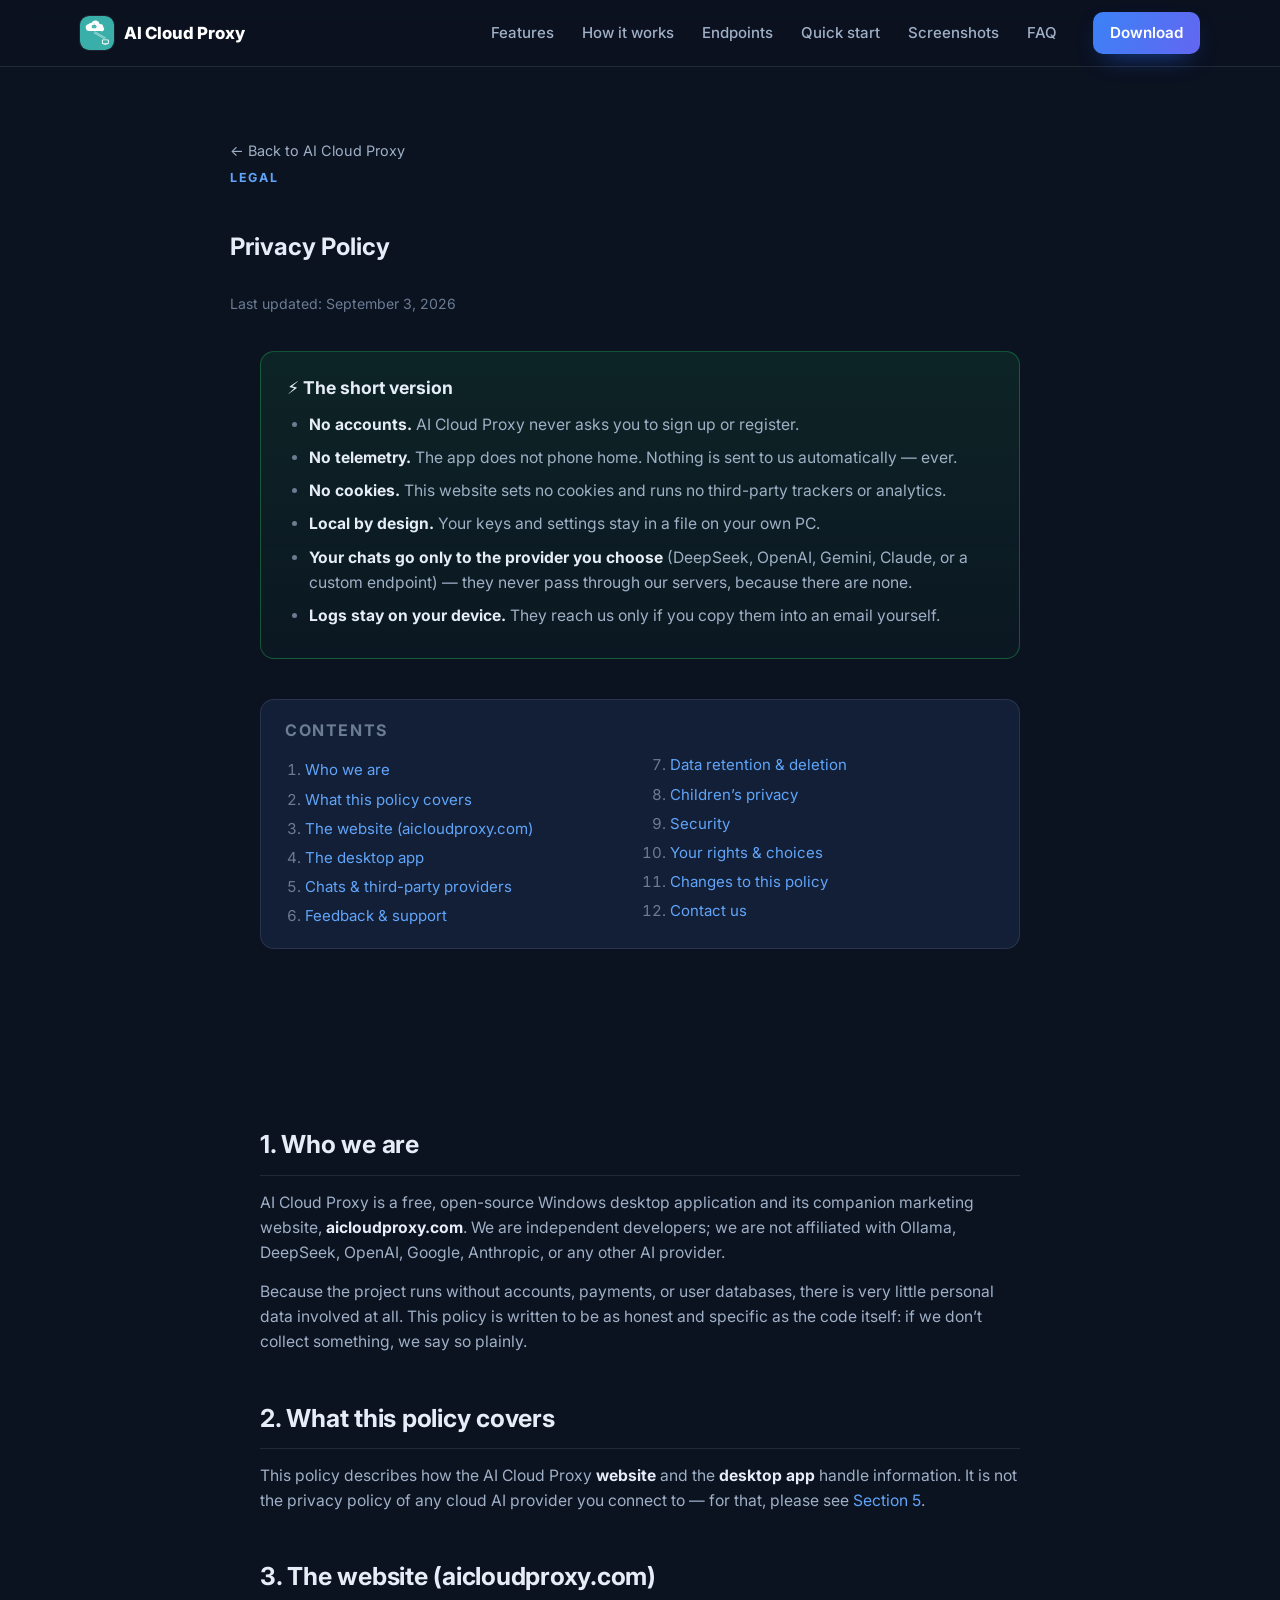
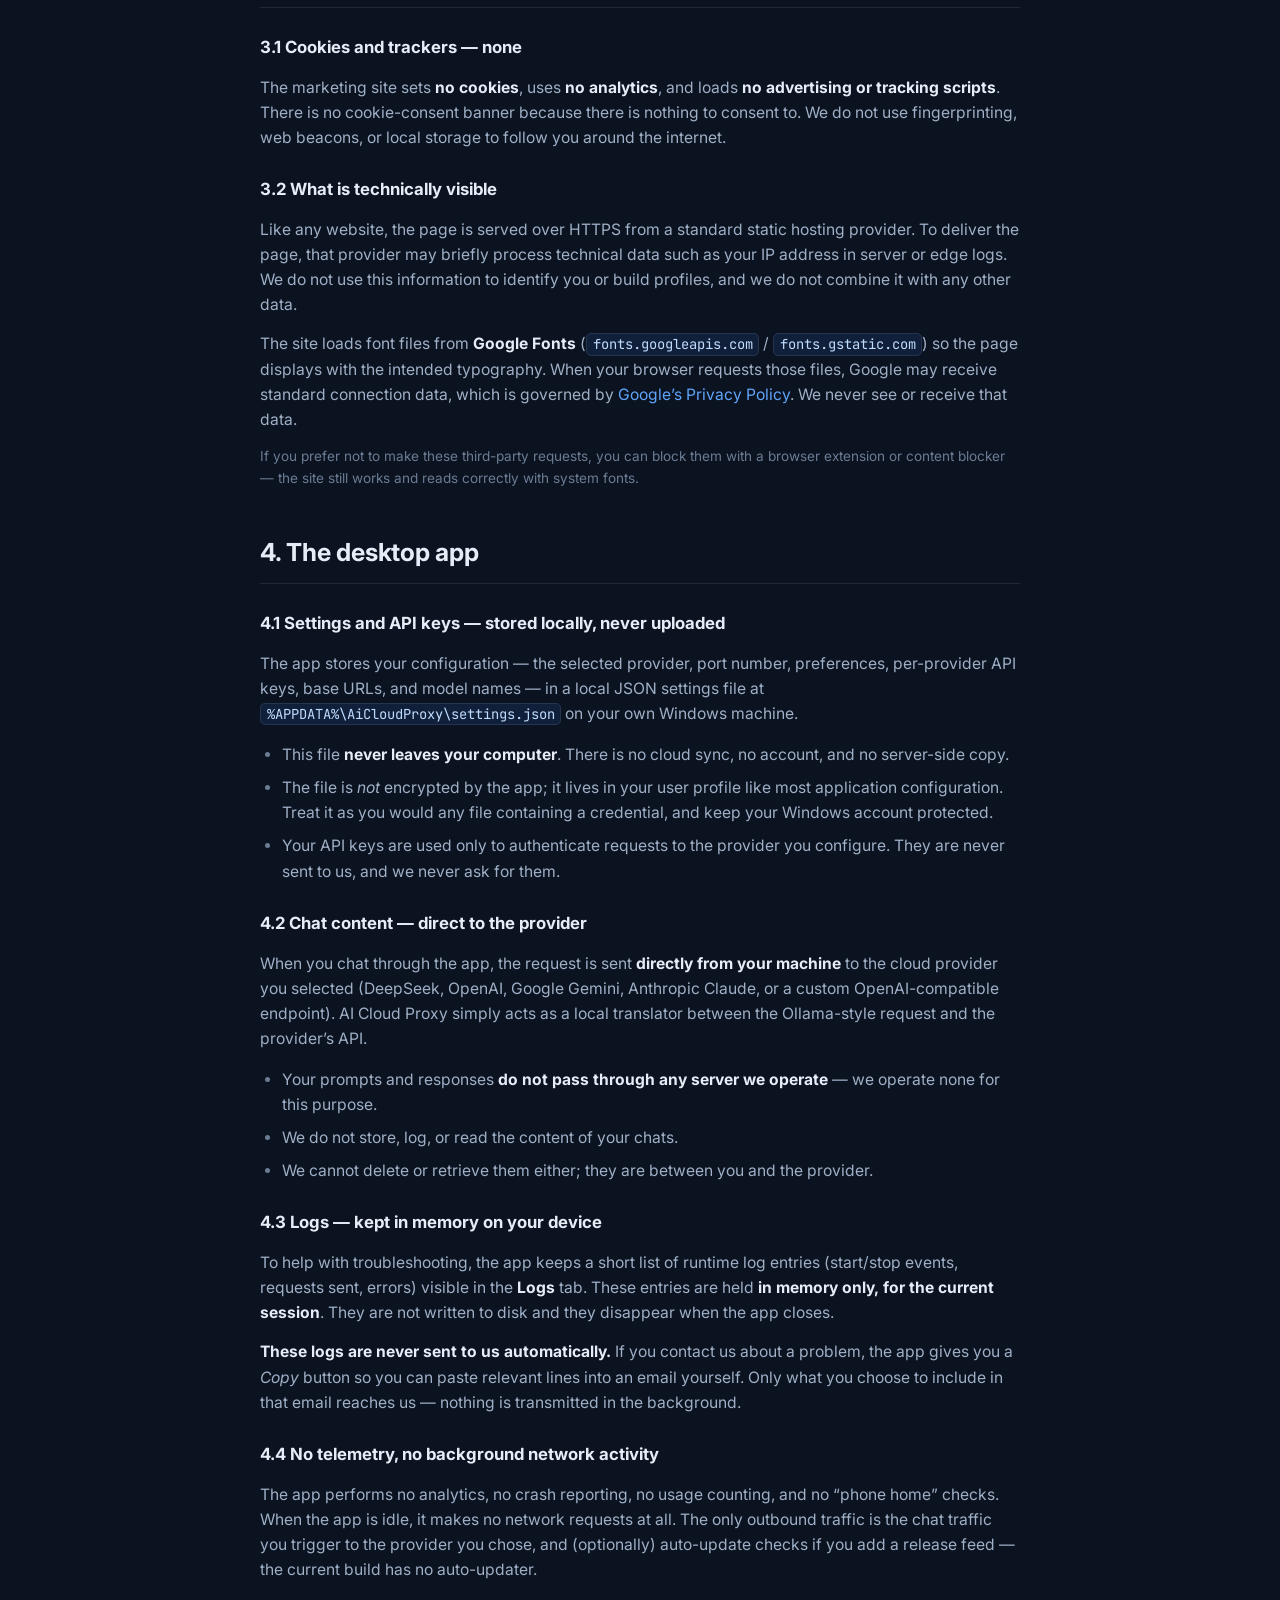
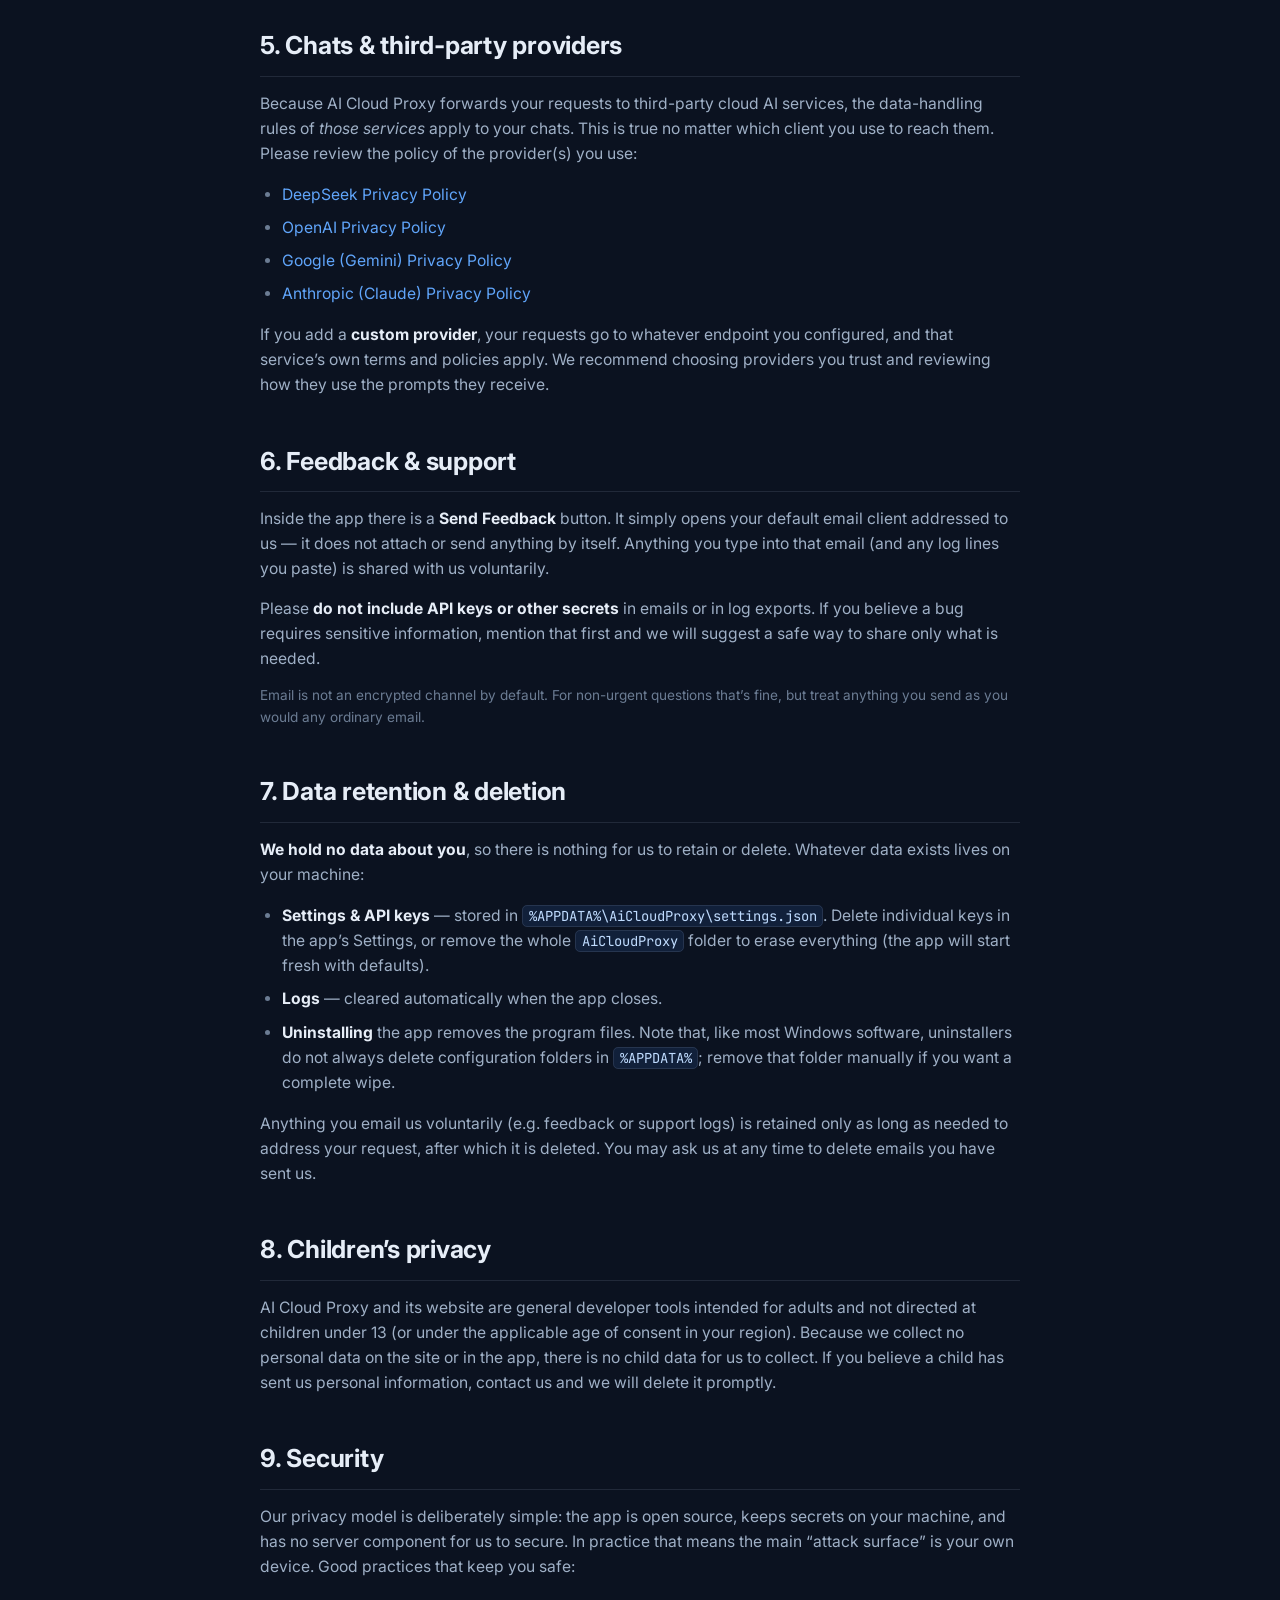
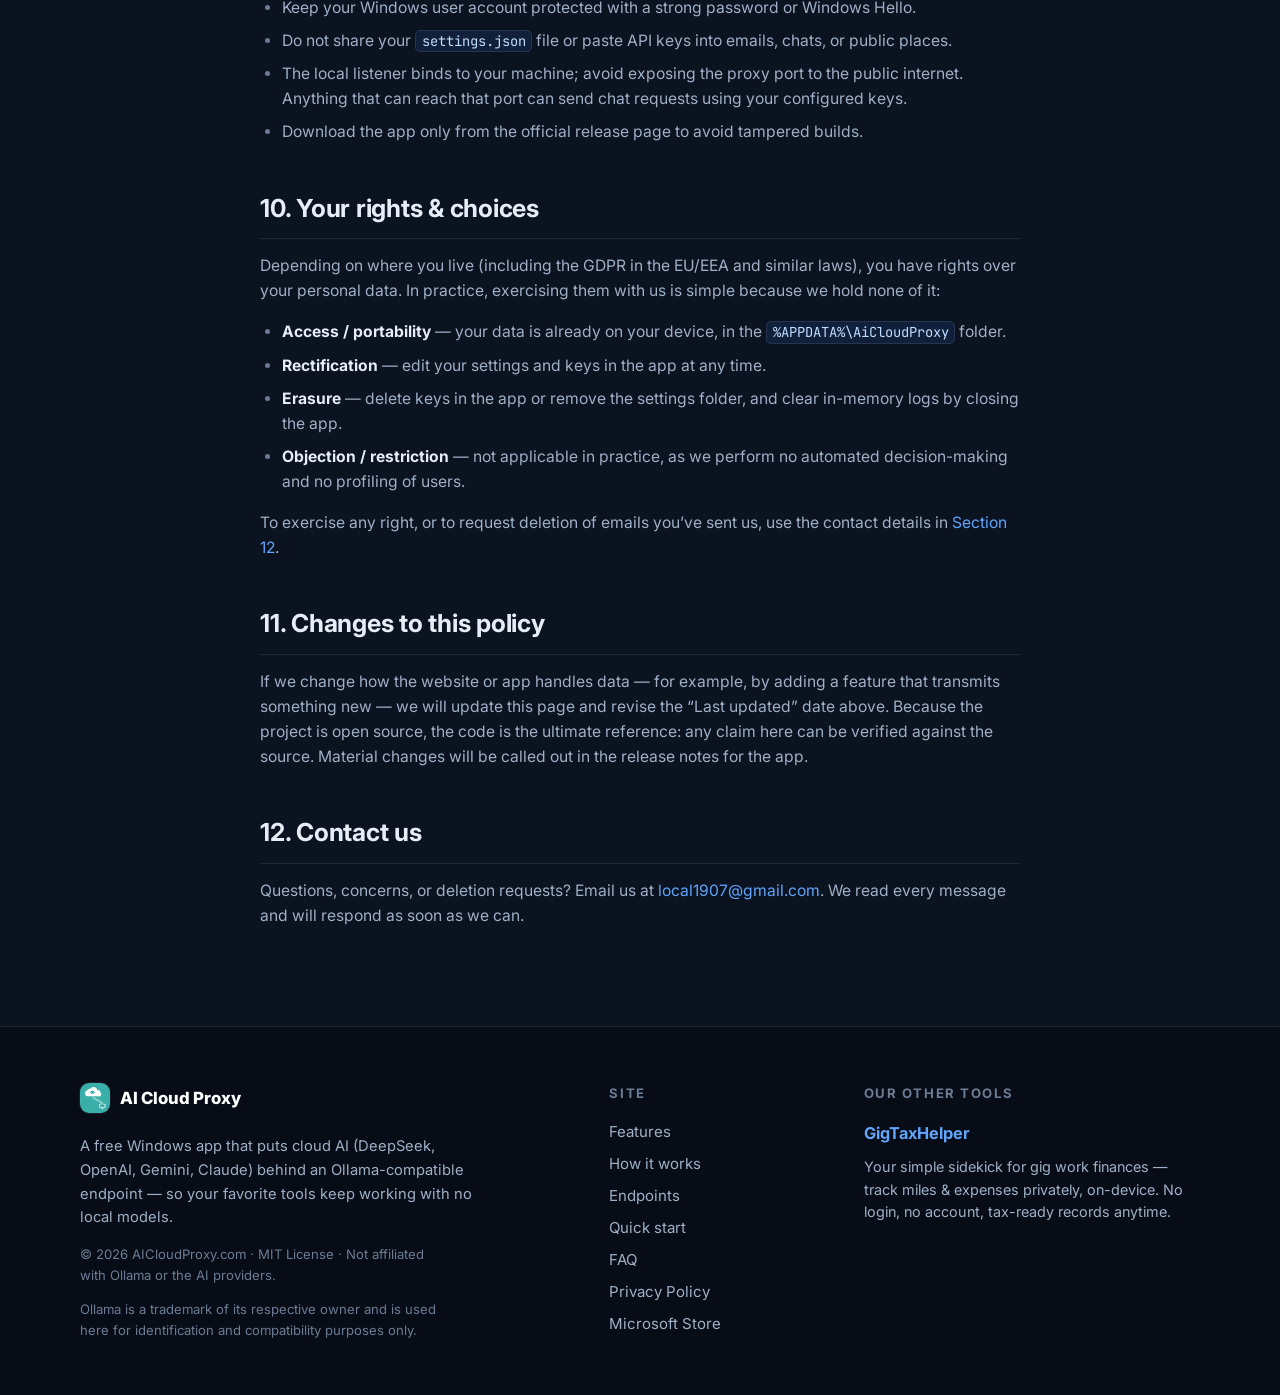
==== commit 41385c1c: "Add Microsoft Store link to website (header, hero, quick start, CTA, footers)" ====
--- a/web/privacy.html
+++ b/web/privacy.html
@@ -32,9 +32,366 @@
   <link rel="preconnect" href="https://fonts.gstatic.com" crossorigin>
   <link href="https://fonts.googleapis.com/css2?family=Inter:wght@400;500;600;700;800&family=JetBrains+Mono:wght@400;500&display=swap" rel="stylesheet">
 
-  <link rel="stylesheet" href="assets/styles.css">
-
-  <!-- Page-scoped styles for the legal/document layout (kept out of styles.css) -->
+  <!-- ============================================================
+       SHARED STYLES — inlined on purpose.
+       The host serves this page even when  /assets/  is missing, so the
+       stylesheet and script live in the page itself: the layout can
+       never break again because of a failed asset upload.
+       Keep this block identical to the one in index.html.
+       ============================================================ -->
+  <style>
+/* ============================================================
+   AI Cloud Proxy — marketing site
+   Dark theme · responsive · system-friendly
+   ============================================================ */
+
+:root {
+  --bg: #0b1220;
+  --bg-soft: #0f1a2e;
+  --bg-card: #131f36;
+  --bg-card-2: #16233d;
+  --line: rgba(148, 163, 184, 0.16);
+  --line-strong: rgba(148, 163, 184, 0.28);
+
+  --text: #e6edf7;
+  --text-muted: #9fb0c6;
+  --text-dim: #6b7c93;
+
+  --blue: #3b82f6;
+  --blue-strong: #2563eb;
+  --blue-soft: #60a5fa;
+  --indigo: #6366f1;
+  --green: #22c55e;
+  --amber: #f59e0b;
+  --red: #ef4444;
+
+  --grad: linear-gradient(120deg, var(--blue-soft), var(--indigo));
+  --grad-strong: linear-gradient(120deg, var(--blue), var(--indigo));
+
+  --radius: 14px;
+  --radius-sm: 9px;
+  --shadow: 0 18px 44px -22px rgba(2, 6, 23, 0.9);
+  --font: "Inter", "Segoe UI", system-ui, -apple-system, Arial, sans-serif;
+  --mono: "JetBrains Mono", "Cascadia Code", Consolas, "Courier New", monospace;
+}
+
+* { box-sizing: border-box; }
+html { scroll-behavior: smooth; -webkit-text-size-adjust: 100%; }
+body {
+  margin: 0;
+  font-family: var(--font);
+  color: var(--text);
+  background: var(--bg);
+  line-height: 1.6;
+  -webkit-font-smoothing: antialiased;
+}
+body.nav-open { overflow: hidden; }
+
+img { max-width: 100%; display: block; }
+a { color: var(--blue-soft); text-decoration: none; }
+a:hover { text-decoration: underline; }
+code {
+  font-family: var(--mono);
+  font-size: 0.88em;
+  background: rgba(59, 130, 246, 0.12);
+  border: 1px solid var(--line);
+  border-radius: 5px;
+  padding: 0.08em 0.4em;
+  color: #bfdbfe;
+  white-space: nowrap;
+}
+
+.container { width: min(1120px, 92vw); margin: 0 auto; }
+.container.narrow { width: min(820px, 92vw); }
+.skip-link {
+  position: absolute; left: -999px; top: 0;
+  background: var(--blue-strong); color: #fff;
+  padding: 10px 16px; border-radius: 0 0 8px 0; z-index: 200;
+}
+.skip-link:focus { left: 0; }
+
+/* ---------- Inline SVG sprite ---------- */
+.svg-sprite { position: absolute; width: 0; height: 0; overflow: hidden; }
+
+/* ---------- Buttons ---------- */
+.btn {
+  display: inline-flex; align-items: center; justify-content: center;
+  gap: 8px; font-weight: 600; font-size: 0.95rem;
+  padding: 0.62rem 1.15rem; border-radius: 10px;
+  border: 1px solid transparent; cursor: pointer;
+  text-decoration: none !important; transition: transform 0.15s, box-shadow 0.15s, background 0.15s;
+}
+.btn-lg { padding: 0.85rem 1.6rem; font-size: 1.02rem; }
+.btn-primary { background: var(--grad-strong); color: #fff; box-shadow: 0 10px 26px -12px rgba(37, 99, 235, 0.8); }
+.btn-primary:hover { transform: translateY(-1px); box-shadow: 0 14px 30px -12px rgba(37, 99, 235, 0.9); }
+.btn-ghost { background: transparent; color: var(--text); border-color: var(--line-strong); }
+.btn-ghost:hover { border-color: var(--blue); color: #fff; }
+.btn-light { background: #fff; color: #0b1220; }
+.btn-light:hover { transform: translateY(-1px); }
+.btn-store { background: #10192c; color: #fff; border-color: var(--line-strong); }
+.btn-store:hover { border-color: var(--blue); color: #fff; transform: translateY(-1px); }
+.btn-store .store-icon { width: 18px; height: 18px; flex: none; }
+.btn-row { display: flex; gap: 14px; flex-wrap: wrap; justify-content: center; }
+
+/* ---------- Header / nav ---------- */
+.site-header {
+  position: sticky; top: 0; z-index: 100;
+  background: rgba(11, 18, 32, 0.82);
+  backdrop-filter: blur(12px);
+  -webkit-backdrop-filter: blur(12px);
+  border-bottom: 1px solid var(--line);
+}
+.nav-wrap {
+  display: flex; align-items: center; gap: 24px;
+  padding: 12px 0;
+}
+.brand { display: inline-flex; align-items: center; gap: 10px; text-decoration: none !important; }
+.brand-mark { border-radius: 9px; box-shadow: 0 0 0 1px rgba(255,255,255,0.08); }
+.brand-name { font-weight: 800; letter-spacing: -0.01em; color: #fff; font-size: 1.05rem; }
+.site-nav { display: flex; gap: 4px; margin-left: auto; }
+.site-nav a {
+  color: var(--text-muted); font-weight: 500; font-size: 0.94rem;
+  padding: 8px 12px; border-radius: 8px; text-decoration: none;
+}
+.site-nav a:hover { color: #fff; background: rgba(148,163,184,0.1); }
+.nav-actions { display: flex; align-items: center; gap: 12px; }
+.nav-actions .btn { padding: 0.5rem 1rem; }
+
+.nav-toggle {
+  display: none; background: none; border: 1px solid var(--line-strong);
+  border-radius: 8px; width: 42px; height: 38px; cursor: pointer;
+  flex-direction: column; align-items: center; justify-content: center; gap: 5px;
+}
+.nav-toggle span { width: 18px; height: 2px; background: #fff; border-radius: 2px; transition: 0.2s; }
+body.nav-open .nav-toggle span:nth-child(1) { transform: translateY(7px) rotate(45deg); }
+body.nav-open .nav-toggle span:nth-child(2) { opacity: 0; }
+body.nav-open .nav-toggle span:nth-child(3) { transform: translateY(-7px) rotate(-45deg); }
+
+.mobile-menu {
+  display: none; flex-direction: column; gap: 4px;
+  padding: 10px 4vw 22px; border-top: 1px solid var(--line);
+}
+body.nav-open .mobile-menu { display: flex; }
+.mobile-menu a { color: var(--text-muted); padding: 10px 4px; font-weight: 500; text-decoration: none; }
+.mobile-menu .btn { margin-top: 8px; justify-content: center; }
+.mobile-menu .btn-primary { color: #fff; }
+
+/* ---------- Hero ---------- */
+.hero { padding: 72px 0 0; position: relative; overflow: hidden; }
+.hero::before {
+  content: ""; position: absolute; inset: 0; pointer-events: none;
+  background:
+    radial-gradient(640px 420px at 18% 8%, rgba(59,130,246,0.22), transparent 65%),
+    radial-gradient(700px 460px at 88% 30%, rgba(99,102,241,0.16), transparent 65%);
+}
+.hero-grid {
+  display: grid; grid-template-columns: 1.05fr 0.95fr;
+  gap: 56px; align-items: center; padding-bottom: 60px;
+}
+.eyebrow {
+  text-transform: uppercase; letter-spacing: 0.14em; font-size: 0.78rem;
+  font-weight: 700; color: var(--blue-soft); margin: 0 0 14px;
+}
+.hero h1 { font-size: clamp(2.1rem, 4.6vw, 3.35rem); line-height: 1.12; margin: 0 0 18px; letter-spacing: -0.02em; }
+.grad { background: var(--grad); -webkit-background-clip: text; background-clip: text; color: transparent; }
+.lead { color: var(--text-muted); font-size: 1.08rem; max-width: 56ch; margin: 0 0 26px; }
+.lead strong { color: var(--text); }
+.hero-cta { display: flex; gap: 14px; flex-wrap: wrap; margin-bottom: 22px; }
+.hero-badges { list-style: none; display: flex; gap: 18px; flex-wrap: wrap; margin: 0; padding: 0; color: var(--text-muted); font-size: 0.92rem; }
+.hero-badges li::marker { content: ""; }
+.hero-badges { padding-left: 0; }
+
+/* Terminal mock */
+.terminal {
+  background: #0a0f1c; border: 1px solid var(--line-strong); border-radius: var(--radius);
+  box-shadow: var(--shadow); overflow: hidden;
+}
+.terminal-bar {
+  display: flex; align-items: center; gap: 7px;
+  padding: 11px 14px; background: rgba(255,255,255,0.03);
+  border-bottom: 1px solid var(--line);
+}
+.dot { width: 11px; height: 11px; border-radius: 50%; }
+.dot.red { background: #ff5f57; } .dot.yellow { background: #febc2e; } .dot.green { background: #28c840; }
+.terminal-title { margin-left: 8px; color: var(--text-dim); font-size: 0.82rem; font-family: var(--mono); }
+.terminal-body { margin: 0; padding: 18px 20px; font-family: var(--mono); font-size: 0.86rem; line-height: 1.7; overflow-x: auto; color: #cbd5e1; }
+.c-prompt { color: var(--green); }
+.c-key { color: #7dd3fc; } .c-str { color: #86efac; } .c-bool { color: #c4b5fd; }
+.terminal-answer {
+  margin: 0 14px 14px; padding: 12px 16px; border: 1px solid var(--line);
+  border-radius: 10px; background: rgba(34,197,94,0.06);
+}
+.answer-label { font-size: 0.75rem; font-weight: 700; color: var(--green); font-family: var(--mono); }
+.terminal-answer p { margin: 6px 0 0; color: var(--text-muted); font-size: 0.9rem; }
+
+/* Providers strip */
+.providers-strip { border-top: 1px solid var(--line); background: rgba(255,255,255,0.015); }
+.providers-strip .container { display: flex; align-items: center; gap: 26px; flex-wrap: wrap; padding: 18px 0; }
+.providers-label { color: var(--text-dim); font-size: 0.82rem; text-transform: uppercase; letter-spacing: 0.12em; font-weight: 600; }
+.providers-strip ul { list-style: none; display: flex; gap: 22px; flex-wrap: wrap; margin: 0; padding: 0; }
+.providers-strip li { font-weight: 600; color: var(--text-muted); font-size: 0.98rem; }
+
+/* ---------- Sections ---------- */
+.section { padding: 84px 0; }
+.section-alt { background: var(--bg-soft); border-top: 1px solid var(--line); border-bottom: 1px solid var(--line); }
+.section-head { margin-bottom: 44px; }
+.section-head h2 { font-size: clamp(1.6rem, 3.4vw, 2.35rem); margin: 0 0 10px; letter-spacing: -0.015em; line-height: 1.2; }
+.section-head .sub { color: var(--text-muted); font-size: 1.05rem; max-width: 64ch; margin: 0; }
+.hide-mobile br { display: block; }
+
+/* Feature cards */
+.feature-grid { display: grid; grid-template-columns: repeat(3, 1fr); gap: 18px; }
+.card {
+  background: linear-gradient(180deg, var(--bg-card), var(--bg-card-2));
+  border: 1px solid var(--line); border-radius: var(--radius);
+  padding: 24px 22px;
+}
+.card h3 { margin: 0 0 8px; font-size: 1.08rem; }
+.card p { margin: 0; color: var(--text-muted); font-size: 0.94rem; }
+.card p + p { margin-top: 8px; }
+.card .tip { font-size: 0.86rem; }
+.card code { white-space: normal; }
+
+/* Flow */
+.flow { display: flex; align-items: stretch; gap: 12px; margin: 0 auto 44px; }
+.flow-node {
+  flex: 1; background: var(--bg-card); border: 1px solid var(--line);
+  border-radius: var(--radius); padding: 20px;
+}
+.flow-node.highlight { border-color: rgba(59,130,246,0.55); box-shadow: 0 0 0 1px rgba(59,130,246,0.25), 0 16px 40px -22px rgba(37,99,235,0.6); }
+.flow-node h4 { margin: 0 0 6px; font-size: 1rem; }
+.flow-node p { margin: 0 0 12px; color: var(--text-muted); font-size: 0.9rem; }
+.mini { display: inline-block; margin-top: auto; white-space: nowrap; }
+.flow-arrow { align-self: center; color: var(--blue-soft); font-size: 1.7rem; padding: 0 4px; }
+
+/* Provider table */
+.provider-table-wrap { max-width: 720px; margin: 0 auto; }
+.provider-table { width: 100%; border-collapse: collapse; font-size: 0.96rem; background: var(--bg-card); border: 1px solid var(--line); border-radius: var(--radius); overflow: hidden; }
+.provider-table caption { text-align: left; color: var(--text-dim); font-size: 0.85rem; padding: 0 0 12px; }
+.provider-table th, .provider-table td { text-align: left; padding: 13px 18px; border-bottom: 1px solid var(--line); }
+.provider-table thead th { background: rgba(148,163,184,0.06); font-size: 0.8rem; text-transform: uppercase; letter-spacing: 0.08em; color: var(--text-muted); }
+.provider-table tbody tr:last-child td { border-bottom: none; }
+.provider-table td:first-child { font-weight: 600; }
+.note { color: var(--text-muted); font-size: 0.93rem; margin: 22px auto 0; max-width: 640px; text-align: center; }
+
+/* Endpoints */
+.endpoint-grid { display: grid; grid-template-columns: repeat(2, 1fr); gap: 16px; }
+.endpoint { background: var(--bg-card); border: 1px solid var(--line); border-radius: var(--radius-sm); padding: 16px 18px; }
+.endpoint code { font-size: 0.98rem; margin-left: 10px; white-space: nowrap; }
+.endpoint p { margin: 10px 0 0 0; color: var(--text-muted); font-size: 0.9rem; }
+.method {
+  display: inline-block; font-family: var(--mono); font-size: 0.68rem; font-weight: 700;
+  letter-spacing: 0.04em; padding: 2px 8px; border-radius: 5px; vertical-align: 2px;
+}
+.method.post { background: rgba(59,130,246,0.16); color: #93c5fd; border: 1px solid rgba(59,130,246,0.35); }
+.method.get { background: rgba(34,197,94,0.14); color: #86efac; border: 1px solid rgba(34,197,94,0.35); }
+.method.any { background: rgba(245,158,11,0.14); color: #fcd34d; border: 1px solid rgba(245,158,11,0.35); }
+
+/* Steps */
+.steps { list-style: none; margin: 0; padding: 0; counter-reset: step; }
+.steps li { display: flex; gap: 16px; align-items: flex-start; padding: 12px 0; }
+.step-num {
+  flex: 0 0 auto; width: 32px; height: 32px; border-radius: 50%;
+  display: inline-flex; align-items: center; justify-content: center;
+  background: var(--grad-strong); color: #fff; font-weight: 700; font-size: 0.95rem;
+}
+.steps li div { color: var(--text-muted); font-size: 1.02rem; }
+.steps li strong { color: var(--text); }
+
+.callout {
+  margin-top: 40px; border: 1px solid rgba(99,102,241,0.4);
+  background: linear-gradient(180deg, rgba(99,102,241,0.12), rgba(99,102,241,0.04));
+  border-radius: var(--radius); padding: 22px 26px;
+}
+.callout h3 { margin: 0 0 8px; }
+.callout p { margin: 0; color: var(--text-muted); }
+
+/* Screenshots */
+.shot-grid { display: grid; grid-template-columns: repeat(3, 1fr); gap: 20px; }
+.shot { margin: 0; }
+.shot-frame {
+  position: relative; aspect-ratio: 4 / 3; border-radius: var(--radius);
+  border: 1px dashed var(--line-strong); overflow: hidden;
+  background:
+    radial-gradient(220px 160px at 50% 30%, rgba(59,130,246,0.12), transparent 70%),
+    var(--bg-card);
+}
+.shot-frame img { position: relative; z-index: 2; width: 100%; height: 100%; object-fit: cover; }
+.shot-empty {
+  position: absolute; inset: 0; display: flex; flex-direction: column;
+  align-items: center; justify-content: center; gap: 12px;
+  color: var(--text-dim); font-size: 0.9rem;
+}
+.shot figcaption { color: var(--text-muted); font-size: 0.9rem; margin-top: 10px; }
+
+/* FAQ */
+.faq details {
+  background: var(--bg-card); border: 1px solid var(--line);
+  border-radius: var(--radius-sm); padding: 4px 22px; margin-bottom: 12px;
+}
+.faq summary { cursor: pointer; font-weight: 600; padding: 14px 0; color: var(--text); }
+.faq summary::-webkit-details-marker { display: none; }
+.faq details[open] summary { color: var(--blue-soft); }
+.faq details p { color: var(--text-muted); padding-bottom: 16px; margin: 0; }
+
+/* CTA */
+.cta {
+  padding: 84px 0; text-align: center;
+  background:
+    radial-gradient(560px 300px at 50% 0%, rgba(37,99,235,0.25), transparent 70%),
+    var(--bg-soft);
+  border-top: 1px solid var(--line);
+}
+.cta h2 { font-size: clamp(1.7rem, 3.6vw, 2.5rem); margin: 0 0 12px; letter-spacing: -0.015em; }
+.cta p { color: var(--text-muted); font-size: 1.08rem; margin: 0 0 26px; }
+
+/* ---------- Footer ---------- */
+.site-footer { background: #070c17; border-top: 1px solid var(--line); padding: 56px 0 40px; }
+.footer-grid { display: grid; grid-template-columns: 1.6fr 0.7fr 1.1fr; gap: 40px; }
+.footer-brand p { color: var(--text-muted); font-size: 0.92rem; max-width: 46ch; }
+.fineprint { color: var(--text-dim) !important; font-size: 0.82rem !important; }
+.footer-col { display: flex; flex-direction: column; gap: 8px; }
+.footer-col h4 { margin: 0 0 8px; font-size: 0.82rem; text-transform: uppercase; letter-spacing: 0.12em; color: var(--text-dim); }
+.footer-col a { color: var(--text-muted); font-size: 0.94rem; width: fit-content; }
+.footer-col a:hover { color: #fff; }
+.footer-tools .tool-link { font-weight: 700; color: var(--blue-soft); font-size: 1.02rem; }
+.footer-tools p { color: var(--text-muted); font-size: 0.9rem; margin: 2px 0 0; line-height: 1.55; }
+
+/* ---------- Reveal on scroll ---------- */
+.reveal { opacity: 0; transform: translateY(16px); transition: opacity 0.6s ease, transform 0.6s ease; }
+.reveal.visible { opacity: 1; transform: none; }
+@media (prefers-reduced-motion: reduce) {
+  .reveal { opacity: 1; transform: none; transition: none; }
+  html { scroll-behavior: auto; }
+}
+
+/* Safety net: never hide content when JS is off or unavailable. */
+@media (scripting: none) {
+  .reveal { opacity: 1; transform: none; }
+}
+
+/* ---------- Responsive ---------- */
+@media (max-width: 920px) {
+  .hero-grid { grid-template-columns: 1fr; gap: 40px; }
+  .feature-grid, .shot-grid { grid-template-columns: repeat(2, 1fr); }
+  .flow { flex-direction: column; }
+  .flow-arrow { transform: rotate(90deg); align-self: center; }
+  .footer-grid { grid-template-columns: 1fr 1fr; }
+}
+
+@media (max-width: 640px) {
+  .site-nav { display: none; }
+  .nav-toggle { display: flex; }
+  .nav-actions .btn { display: none; }
+  .feature-grid, .shot-grid { grid-template-columns: 1fr; }
+  .endpoint-grid { grid-template-columns: 1fr; }
+  .footer-grid { grid-template-columns: 1fr; gap: 28px; }
+  .section { padding: 64px 0; }
+  .hero { padding-top: 48px; }
+}
+  </style>
+
+  <!-- Page-scoped styles for the legal/document layout (kept out of the shared block) -->
   <style>
     .page-hero { padding: 72px 0 8px; }
     .page-hero .container.narrow { display: flex; flex-direction: column; gap: 6px; }
@@ -77,11 +434,38 @@
 <body>
   <a class="skip-link" href="#main">Skip to content</a>
 
+  <!-- Brand mark sprite (inlined so the logo renders without /assets) -->
+  <svg class="svg-sprite" aria-hidden="true" focusable="false" xmlns="http://www.w3.org/2000/svg">
+    <symbol id="brand-logo" viewBox="0 0 512 512">
+      <rect width="512" height="512" rx="110" ry="110" fill="#3AAFA9"/>
+      <path d="M 175,100 A 65,65 0 0,1 295,120 A 45,45 0 0,1 350,165 A 35,35 0 0,1 315,225 L 125,225 A 35,35 0 0,1 90,190 A 45,45 0 0,1 125,125 A 60,60 0 0,1 175,100 Z" fill="#FFFFFF"/>
+      <g fill="#3AAFA9">
+        <circle cx="212" cy="120" r="7"/>
+        <rect x="210" y="125" width="4" height="12" rx="2"/>
+        <rect x="180" y="137" width="64" height="48" rx="14"/>
+        <rect x="175" y="153" width="74" height="16" rx="4"/>
+        <circle cx="197" cy="161" r="5.5" fill="#FFFFFF"/>
+        <circle cx="227" cy="161" r="5.5" fill="#FFFFFF"/>
+        <rect x="204" y="174" width="16" height="3" rx="1.5" fill="#FFFFFF"/>
+      </g>
+      <g stroke="#FFFFFF" stroke-width="8" stroke-linecap="round">
+        <line x1="225" y1="238" x2="385" y2="330"/>
+        <line x1="213" y1="254" x2="368" y2="343"/>
+      </g>
+      <g fill="#FFFFFF">
+        <rect x="330" y="352" width="104" height="72" rx="16"/>
+        <rect x="344" y="364" width="76" height="48" rx="8" fill="#3AAFA9"/>
+        <rect x="372" y="424" width="20" height="8" rx="2"/>
+        <path d="M 356,436 C 356,432 360,432 368,432 L 396,432 C 404,432 408,432 408,436 L 408,437 C 408,438 404,438 396,438 L 368,438 C 360,438 356,438 356,437 Z"/>
+      </g>
+    </symbol>
+  </svg>
+
   <!-- ======================= NAV ======================= -->
   <header class="site-header">
     <div class="container nav-wrap">
       <a class="brand" href="index.html" aria-label="AI Cloud Proxy home">
-        <img class="brand-mark" src="assets/logo.svg" alt="" width="34" height="34">
+        <svg class="brand-mark" width="34" height="34" aria-hidden="true" focusable="false"><use href="#brand-logo"/></svg>
         <span class="brand-name">AI&nbsp;Cloud&nbsp;Proxy</span>
       </a>
 
@@ -375,7 +759,7 @@
     <div class="container footer-grid">
       <div class="footer-brand">
         <a class="brand" href="index.html" aria-label="AI Cloud Proxy home">
-          <img class="brand-mark" src="assets/logo.svg" alt="" width="30" height="30">
+          <svg class="brand-mark" width="30" height="30" aria-hidden="true" focusable="false"><use href="#brand-logo"/></svg>
           <span class="brand-name">AI&nbsp;Cloud&nbsp;Proxy</span>
         </a>
         <p>A free Windows app that puts cloud AI (DeepSeek, OpenAI, Gemini, Claude) behind an
@@ -392,6 +776,7 @@
         <a href="index.html#quick-start">Quick start</a>
         <a href="index.html#faq">FAQ</a>
         <a href="privacy.html">Privacy Policy</a>
+        <a href="https://apps.microsoft.com/detail/9NBB09H4P1MK" target="_blank" rel="noopener">Microsoft Store</a>
       </nav>
 
       <!-- Our Other Tools — cross-links our sister apps so both projects
@@ -407,6 +792,66 @@
     </div>
   </footer>
 
-  <script src="assets/app.js" defer></script>
+  <!-- Inlined progressive enhancements (see index.html for the same block) -->
+  <script>
+/* AI Cloud Proxy — marketing site: small progressive enhancements only.
+   The page works fully without JavaScript. */
+(function () {
+  'use strict';
+
+  /* ---------- Mobile menu ---------- */
+  var navToggle = document.getElementById('navToggle');
+  if (navToggle) {
+    navToggle.addEventListener('click', function () {
+      var open = document.body.classList.toggle('nav-open');
+      navToggle.setAttribute('aria-expanded', String(open));
+    });
+
+    // Close the menu when a link inside it is chosen.
+    document.querySelectorAll('.mobile-menu a').forEach(function (link) {
+      link.addEventListener('click', function () {
+        document.body.classList.remove('nav-open');
+        navToggle.setAttribute('aria-expanded', 'false');
+      });
+    });
+  }
+
+  /* ---------- Reveal on scroll ---------- */
+  var revealEls = document.querySelectorAll('.reveal');
+  if ('IntersectionObserver' in window && revealEls.length) {
+    var io = new IntersectionObserver(
+      function (entries) {
+        entries.forEach(function (entry) {
+          if (entry.isIntersecting) {
+            entry.target.classList.add('visible');
+            io.unobserve(entry.target);
+          }
+        });
+      },
+      { threshold: 0.12, rootMargin: '0px 0px -40px 0px' }
+    );
+    revealEls.forEach(function (el) { io.observe(el); });
+  } else {
+    revealEls.forEach(function (el) { el.classList.add('visible'); });
+  }
+
+  /* ---------- Smooth-scroll offset for the sticky header ---------- */
+  var header = document.querySelector('.site-header');
+  var headerOffset = header ? header.offsetHeight : 0;
+  document.querySelectorAll('a[href^="#"]').forEach(function (anchor) {
+    anchor.addEventListener('click', function (e) {
+      var id = anchor.getAttribute('href');
+      if (id && id.length > 1) {
+        var target = document.querySelector(id);
+        if (target && window.scrollY !== undefined) {
+          e.preventDefault();
+          var top = target.getBoundingClientRect().top + window.pageYOffset - headerOffset - 10;
+          window.scrollTo({ top: Math.max(top, 0), behavior: 'smooth' });
+        }
+      }
+    });
+  });
+})();
+  </script>
 </body>
 </html>
